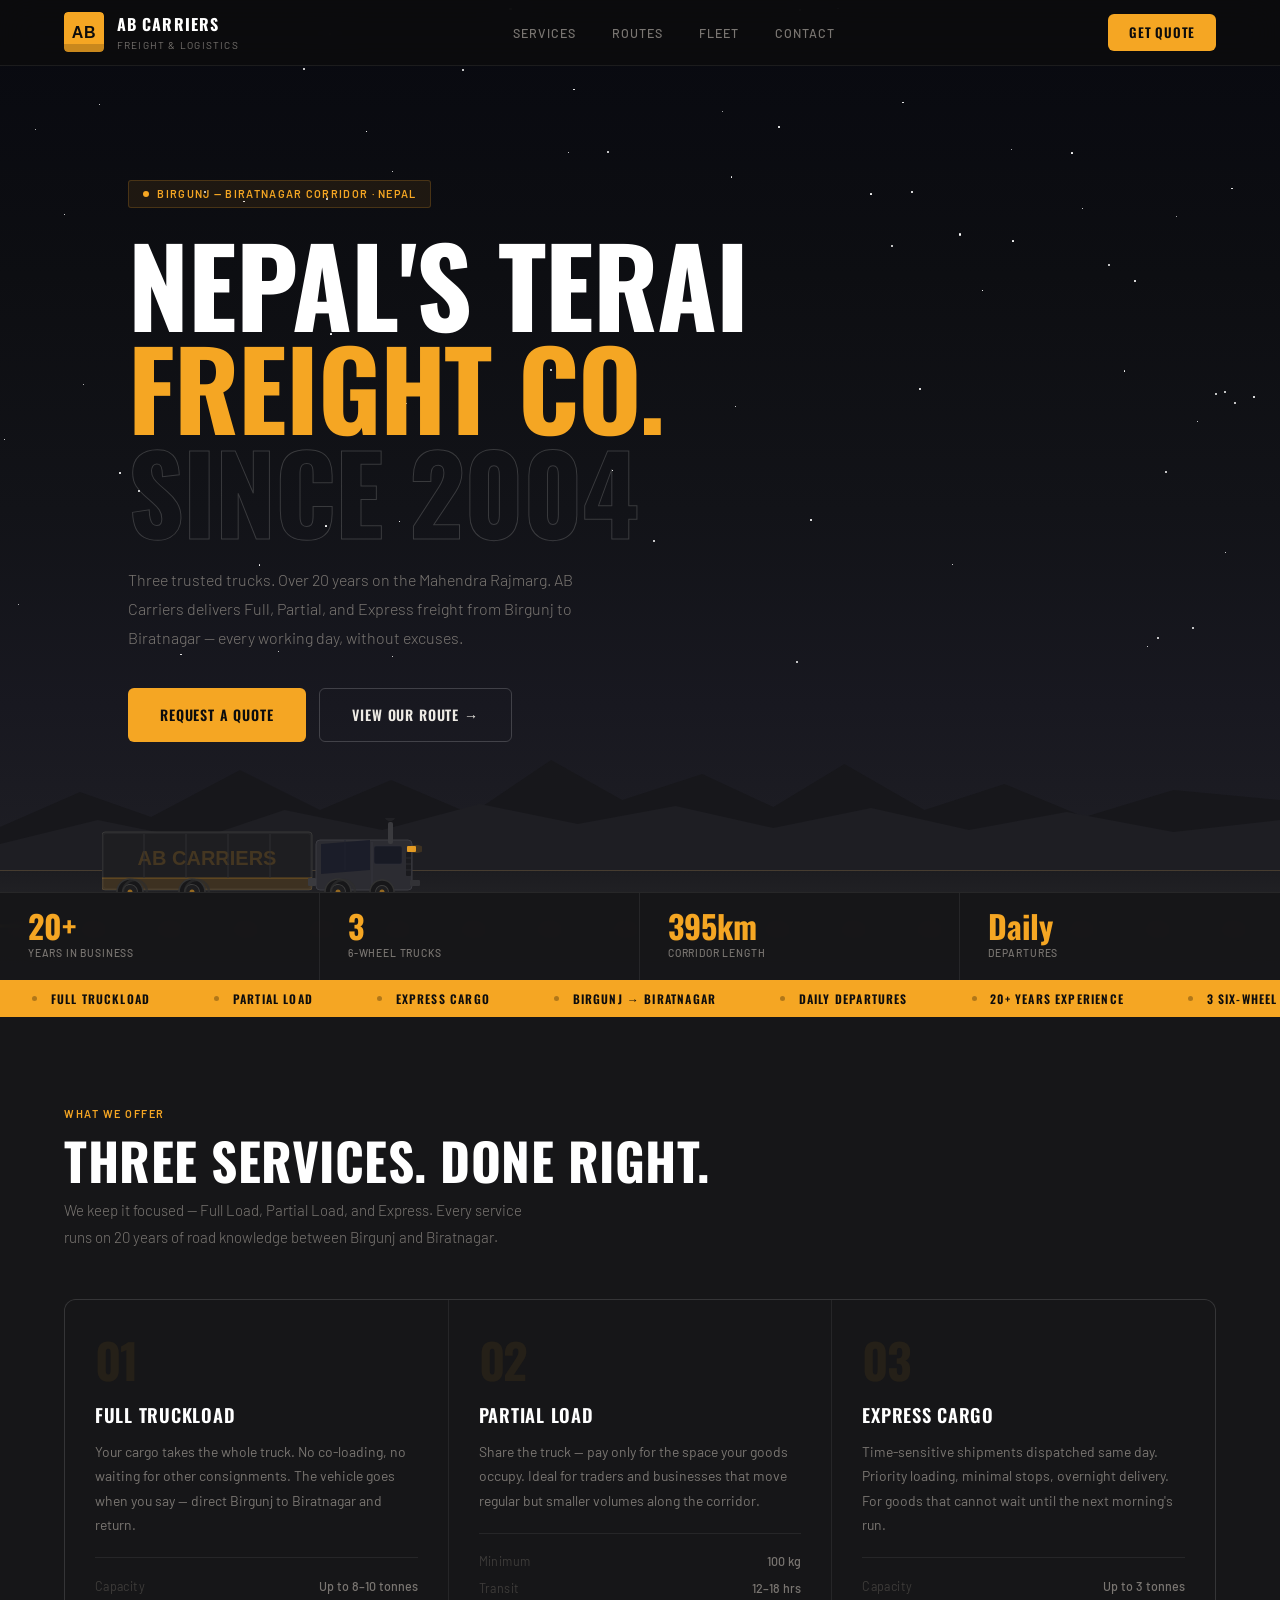
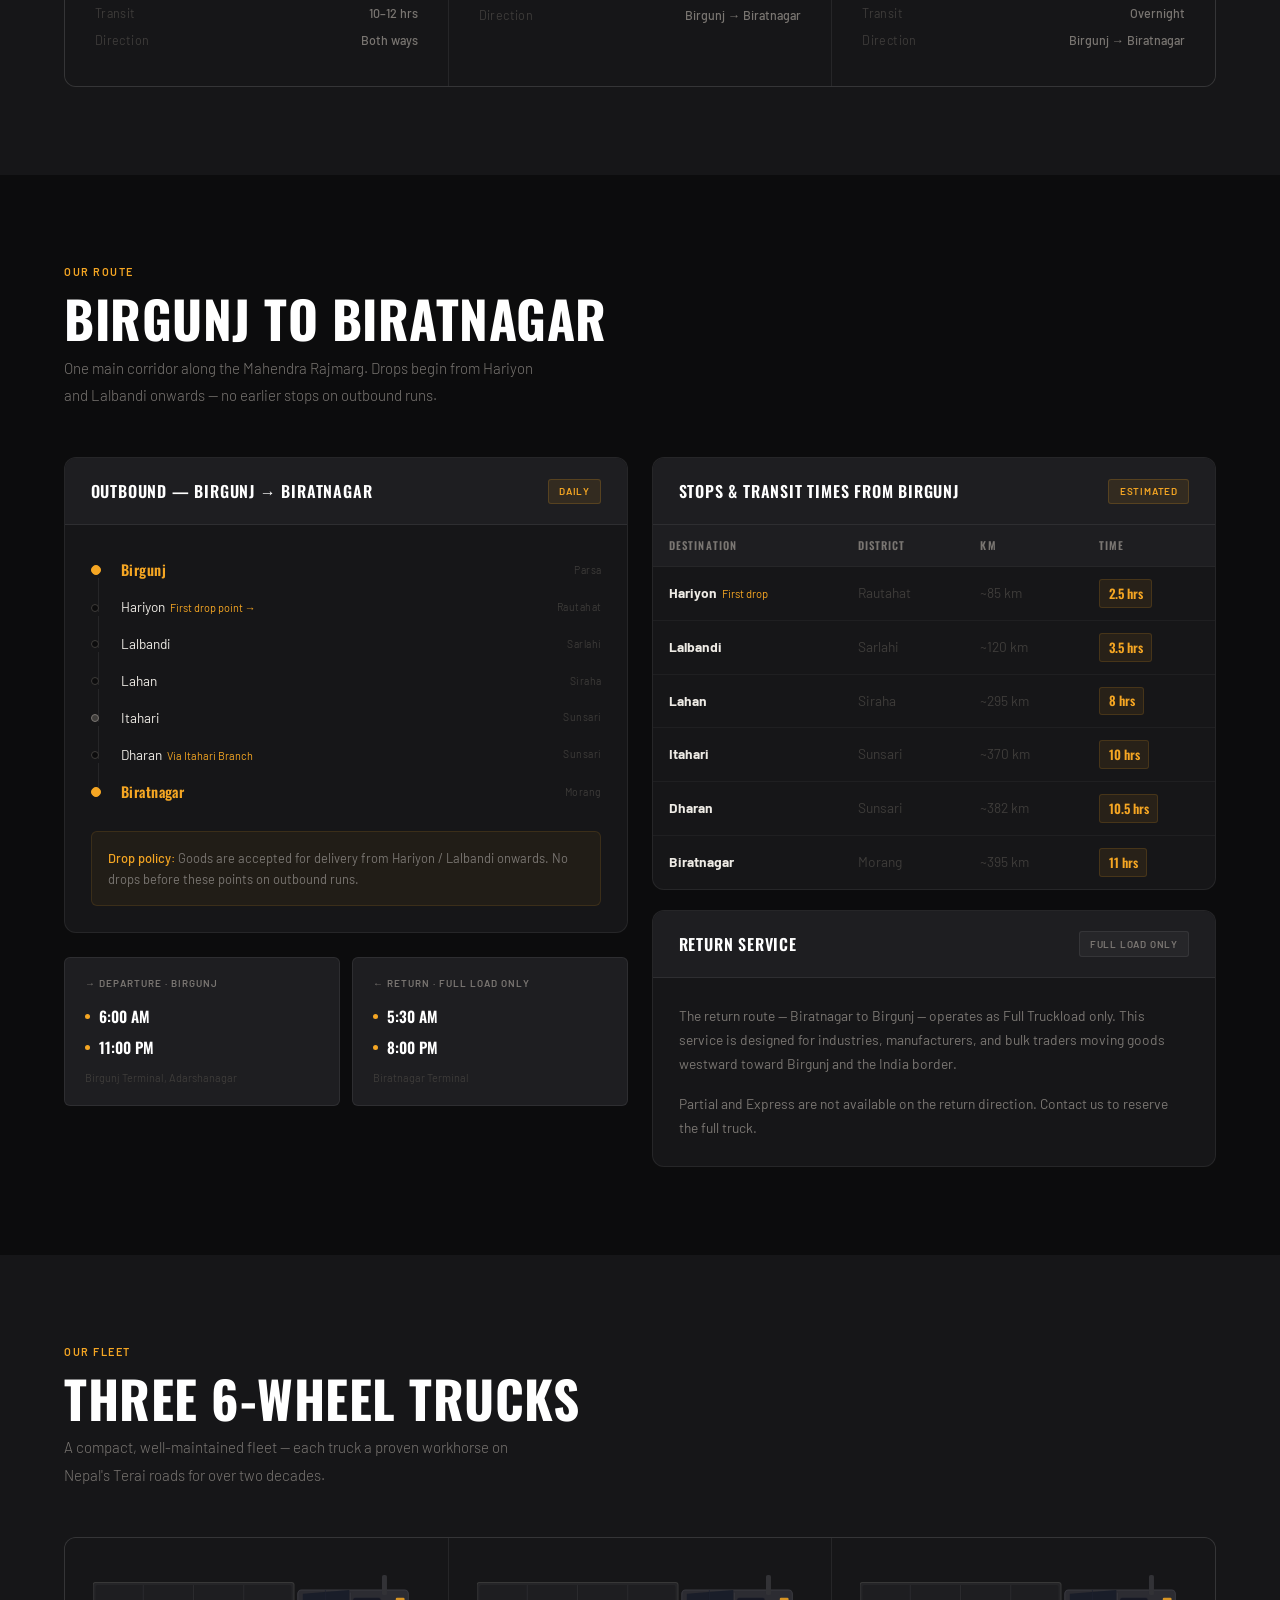
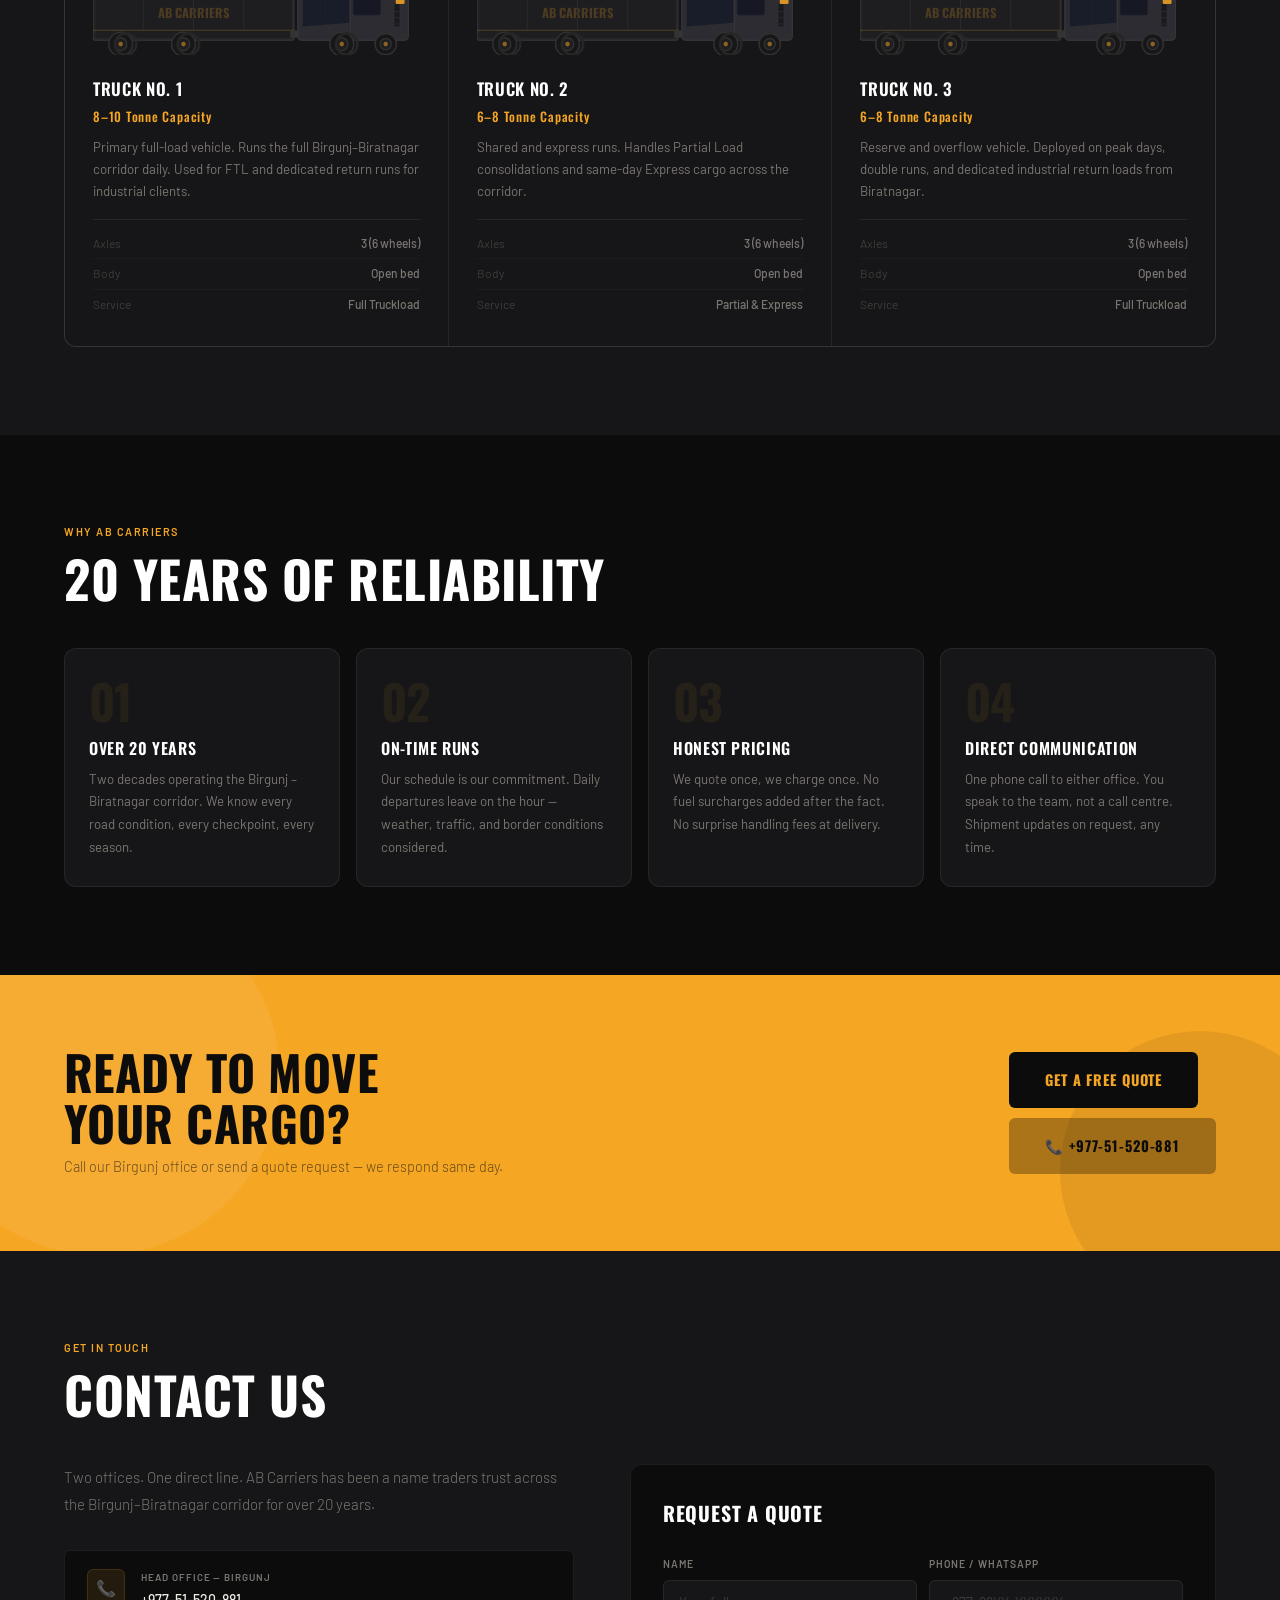
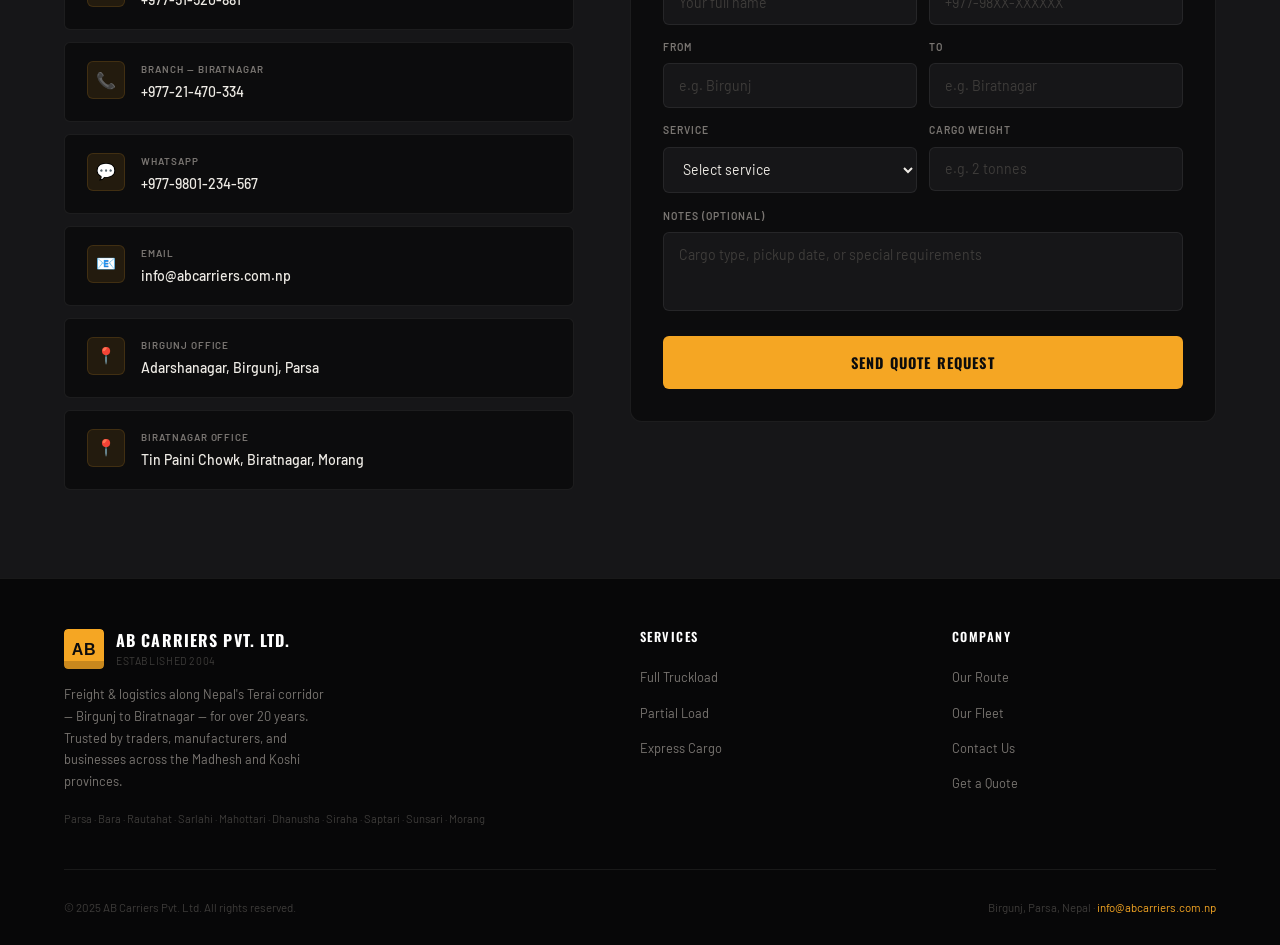
==== index.html @ 57ccb289 "Inital COmmit" ====
<!DOCTYPE html>
<html lang="en">
<head>
  <meta charset="UTF-8">
  <meta name="viewport" content="width=device-width, initial-scale=1.0">

  <!-- ── Primary SEO (populated by seo.js from data.json) ── -->
  <title id="seoTitle">AB Carriers — Freight &amp; Logistics | Birgunj to Biratnagar, Nepal</title>
  <meta name="description"    id="seoDesc"     content="">
  <meta name="keywords"       id="seoKeywords" content="">
  <link rel="canonical"       id="seoCanon"    href="">

  <!-- ── Open Graph ── -->
  <meta property="og:type"        content="website">
  <meta property="og:title"       id="ogTitle"  content="">
  <meta property="og:description" id="ogDesc"   content="">
  <meta property="og:image"       id="ogImage"  content="">
  <meta property="og:url"         id="ogUrl"    content="">
  <meta property="og:locale"      id="ogLocale" content="">

  <!-- ── Twitter Card ── -->
  <meta name="twitter:card"        content="summary_large_image">
  <meta name="twitter:title"       id="twTitle" content="">
  <meta name="twitter:description" id="twDesc"  content="">
  <meta name="twitter:image"       id="twImage" content="">

  <!-- ── Geo / Local ── -->
  <meta name="geo.region"      content="NP-1">
  <meta name="geo.placename"   content="Birgunj, Nepal">

  <!-- ── Schema.org JSON-LD (injected by seo.js) ── -->
  <script id="schemaLD" type="application/ld+json"></script>

  <!-- ── Fonts ── -->
  <link rel="preconnect" href="https://fonts.googleapis.com">
  <link rel="preconnect" href="https://fonts.gstatic.com" crossorigin>
  <link href="https://fonts.googleapis.com/css2?family=Oswald:wght@400;500;600;700&family=Barlow:wght@300;400;500;600&display=swap" rel="stylesheet">

  <!-- ── Stylesheets ── -->
  <link rel="stylesheet" href="css/tokens.css">
  <link rel="stylesheet" href="css/base.css">
  <link rel="stylesheet" href="css/nav.css">
  <link rel="stylesheet" href="css/hero.css">
  <link rel="stylesheet" href="css/sections.css">
</head>
<body>

<!-- ═══════════════════════════════════════
     NAVIGATION
════════════════════════════════════════ -->
<nav id="nav">
  <a class="nav-logo" href="#hero" aria-label="AB Carriers home">
    <div class="logo-sq">
      <img src="svgs/logo.svg" alt="AB Carriers logo" width="40" height="40">
    </div>
    <div class="logo-txt">
      <span class="l1">AB Carriers</span>
      <span class="l2">Freight &amp; Logistics</span>
    </div>
  </a>

  <ul class="nav-links" id="navLinks">
    <!-- Populated by nav.js -->
    <li><a href="#services">Services</a></li>
    <li><a href="#routes">Routes</a></li>
    <li><a href="#fleet">Fleet</a></li>
    <li><a href="#contact">Contact</a></li>
  </ul>

  <a href="#contact" class="nav-cta">Get Quote</a>

  <div class="hbg" id="hbg" onclick="openMob()" aria-label="Open menu" role="button" tabindex="0">
    <span></span><span></span><span></span>
  </div>
</nav>

<!-- Mobile overlay -->
<div class="mob-nav" id="mn" role="dialog" aria-label="Navigation menu">
  <button class="mob-x" onclick="closeM()" aria-label="Close menu">✕</button>
  <a href="#services" onclick="closeM()">Services</a>
  <a href="#routes"   onclick="closeM()">Routes</a>
  <a href="#fleet"    onclick="closeM()">Fleet</a>
  <a href="#contact"  onclick="closeM()">Contact</a>
</div>


<!-- ═══════════════════════════════════════
     HERO
════════════════════════════════════════ -->
<section id="hero" aria-label="AB Carriers — Birgunj to Biratnagar freight">

  <div class="h-sky"   aria-hidden="true"></div>
  <div class="h-stars" aria-hidden="true" id="stars"></div>

  <!-- Mountain silhouette -->
  <div class="h-mtn" aria-hidden="true">
    <img src="svgs/mountains.svg" alt="" width="1440" height="130" loading="eager">
  </div>

  <!-- Animated 6-wheel truck -->
  <div class="truck-wrap" aria-hidden="true">
    <div class="t-bounce">
      <img src="svgs/hero-truck.svg" alt="AB Carriers 6-wheel freight truck" width="320" height="88" loading="eager">
    </div>
  </div>

  <div class="h-road" aria-hidden="true"></div>

  <!-- Hero content -->
  <div class="h-content">
    <div class="h-eyebrow">
      <span class="pdot" aria-hidden="true"></span>
      <span id="heroEyebrow">Birgunj — Biratnagar Corridor · Nepal</span>
    </div>

    <h1 class="h-h1">
      <span class="w1" id="heroLine1">Nepal's Terai</span>
      <span class="w2" id="heroLine2">Freight Co.</span>
      <span class="w3" id="heroLine3">Since 2004</span>
    </h1>

    <p class="h-p" id="heroBody">
      Three trusted trucks. Over 20 years on the Mahendra Rajmarg. AB Carriers delivers Full,
      Partial, and Express freight from Birgunj to Biratnagar — every working day, without excuses.
    </p>

    <div class="h-acts">
      <a href="#contact" class="btn-a" id="heroCta1">Request a Quote</a>
      <a href="#routes"  class="btn-b" id="heroCta2">View Our Route →</a>
    </div>
  </div>

  <!-- Stats strip -->
  <div class="h-stats" id="heroStats" aria-label="Company statistics">
    <!-- Populated by hero.js -->
    <div class="hs"><span class="hs-v">20+</span><span class="hs-l">Years in Business</span></div>
    <div class="hs"><span class="hs-v">3</span><span class="hs-l">6-Wheel Trucks</span></div>
    <div class="hs"><span class="hs-v">395km</span><span class="hs-l">Corridor Length</span></div>
    <div class="hs"><span class="hs-v">Daily</span><span class="hs-l">Departures</span></div>
  </div>
</section>


<!-- ═══════════════════════════════════════
     MARQUEE
════════════════════════════════════════ -->
<div class="mq-bar" aria-hidden="true">
  <div class="mq-track" id="mq"><!-- marquee.js --></div>
</div>


<!-- ═══════════════════════════════════════
     SERVICES
════════════════════════════════════════ -->
<section id="services" aria-labelledby="svcTitle">
  <div class="wrap">
    <div class="rev">
      <span class="s-label" id="svcLabel">What We Offer</span>
      <h2 class="s-h2"      id="svcTitle">Three Services. Done Right.</h2>
      <p  class="s-sub"     id="svcSub">
        We keep it focused — Full Load, Partial Load, and Express.
        Every service runs on 20 years of road knowledge.
      </p>
    </div>
    <!-- Cards rendered by services.js -->
    <div class="svc-grid stg" id="svcGrid"></div>
  </div>
</section>


<!-- ═══════════════════════════════════════
     ROUTES
════════════════════════════════════════ -->
<section id="routes" aria-labelledby="routeTitle">
  <div class="wrap">
    <div class="rev">
      <span class="s-label" id="routeLabel">Our Route</span>
      <h2  class="s-h2"     id="routeTitle">Birgunj to Biratnagar</h2>
      <p   class="s-sub"    id="routeSub">
        One main corridor along the Mahendra Rajmarg.
        Drops begin from Hariyon and Lalbandi onwards.
      </p>
    </div>

    <div class="routes-wrap">

      <!-- Left col: timeline + schedule -->
      <div class="rev-l" style="transition-delay:.08s">

        <div class="rc" style="margin-bottom:1.25rem">
          <div class="rc-head">
            <span class="rc-title">Outbound — Birgunj → Biratnagar</span>
            <span class="rc-badge">Daily</span>
          </div>
          <div class="rc-body">
            <!-- Stop timeline rendered by routes.js -->
            <div class="tl" id="tlOut"></div>
            <div class="rc-note">
              <strong>Drop policy:</strong>
              <span id="dropNote">
                Goods are accepted for delivery from Hariyon / Lalbandi onwards.
                No drops before these points on outbound runs.
              </span>
            </div>
          </div>
        </div>

        <!-- Schedule cards -->
        <div class="sch-grid">
          <div class="sch">
            <div class="sch-dir" id="schOutLabel">→ Departure · Birgunj</div>
            <div id="schOutTimes">
              <!-- times rendered by routes.js -->
            </div>
            <div class="sch-note" id="schOutNote">Birgunj Terminal, Adarshanagar</div>
          </div>
          <div class="sch">
            <div class="sch-dir" id="schRetLabel">← Return · Full Load Only</div>
            <div id="schRetTimes">
              <!-- times rendered by routes.js -->
            </div>
            <div class="sch-note" id="schRetNote">Biratnagar Terminal</div>
          </div>
        </div>
      </div>

      <!-- Right col: destinations table + return note -->
      <div class="rev" style="transition-delay:.16s">

        <div class="rc" style="margin-bottom:1.25rem">
          <div class="rc-head">
            <span class="rc-title">Stops &amp; Transit Times from Birgunj</span>
            <span class="rc-badge">Estimated</span>
          </div>
          <table class="dt" aria-label="Transit times from Birgunj">
            <thead>
              <tr>
                <th>Destination</th>
                <th>District</th>
                <th>Km</th>
                <th>Time</th>
              </tr>
            </thead>
            <tbody id="dtbody"><!-- routes.js --></tbody>
          </table>
        </div>

        <!-- Return service card -->
        <div class="rc">
          <div class="rc-head">
            <span class="rc-title">Return Service</span>
            <span class="rc-badge" id="returnBadge"
              style="background:rgba(255,255,255,.04);color:var(--muted);border-color:var(--line)">
              Full Load Only
            </span>
          </div>
          <div class="rc-body">
            <p id="returnBody"
              style="font-size:.86rem;color:var(--muted);line-height:1.75;margin-bottom:1rem">
              The return route — <strong style="color:var(--text)">Biratnagar to Birgunj</strong>
              — operates as <strong style="color:var(--or)">Full Truckload only</strong>.
              This service is designed for industries, manufacturers, and bulk traders moving
              goods westward toward Birgunj and the India border.
            </p>
            <p id="returnBody2"
              style="font-size:.86rem;color:var(--muted);line-height:1.75">
              Partial and Express are not available on the return direction.
              Contact us to reserve the full truck.
            </p>
          </div>
        </div>

      </div>
    </div><!-- /routes-wrap -->
  </div>
</section>


<!-- ═══════════════════════════════════════
     FLEET
════════════════════════════════════════ -->
<section id="fleet" aria-labelledby="fleetTitle">
  <div class="wrap">
    <div class="rev">
      <span class="s-label" id="fleetLabel">Our Fleet</span>
      <h2  class="s-h2"     id="fleetTitle">Three 6-Wheel Trucks</h2>
      <p   class="s-sub"    id="fleetSub">
        A compact, well-maintained fleet — each truck a proven workhorse on
        Nepal's Terai roads for over two decades.
      </p>
    </div>
    <!-- Fleet cards rendered by fleet.js -->
    <div class="fleet-grid stg" id="fleetGrid"></div>
  </div>
</section>


<!-- ═══════════════════════════════════════
     TRUST / WHY US
════════════════════════════════════════ -->
<section id="trust" aria-labelledby="trustTitle">
  <div class="wrap">
    <div class="rev">
      <span class="s-label" id="trustLabel">Why AB Carriers</span>
      <h2  class="s-h2"     id="trustTitle">20 Years of Reliability</h2>
    </div>
    <!-- Trust cards rendered by trust.js -->
    <div class="trust-grid stg" id="trustGrid"></div>
  </div>
</section>


<!-- ═══════════════════════════════════════
     CTA BAND
════════════════════════════════════════ -->
<div id="cta" aria-label="Call to action">
  <div class="cta-inner">
    <div>
      <h2 class="cta-h">
        <span id="ctaLine1">Ready to Move</span><br>
        <span id="ctaLine2">Your Cargo?</span>
      </h2>
      <p class="cta-sub" id="ctaSub">
        Call our Birgunj office or send a quote request — we respond same day.
      </p>
    </div>
    <div class="cta-btns">
      <a href="#contact" class="btn-dark" id="ctaBtnQuote">Get a Free Quote</a>
      <a href="tel:+97751520881" class="btn-dark"
         id="ctaBtnPhone"
         style="background:rgba(0,0,0,.3);color:var(--ink)">
        📞 +977-51-520-881
      </a>
    </div>
  </div>
</div>


<!-- ═══════════════════════════════════════
     CONTACT
════════════════════════════════════════ -->
<section id="contact" aria-labelledby="contactTitle">
  <div class="wrap">
    <div class="rev">
      <span class="s-label" id="contactLabel">Get In Touch</span>
      <h2  class="s-h2"     id="contactTitle">Contact Us</h2>
    </div>

    <div class="contact-grid">

      <!-- Left: intro + office blocks -->
      <div class="rev-l" style="transition-delay:.08s">
        <p class="s-sub" id="contactIntro"
          style="margin-top:0;margin-bottom:2rem;max-width:100%">
          Two offices. One direct line. AB Carriers has been a name traders trust
          across the Birgunj–Biratnagar corridor for over 20 years.
        </p>
        <!-- Contact blocks rendered by contact.js -->
        <div class="cb-list" id="contactList"></div>
      </div>

      <!-- Right: quote form -->
      <div class="rev" style="transition-delay:.14s">
        <div class="qform">
          <p class="qform-h" id="formTitle">Request a Quote</p>

          <div class="frow">
            <div class="fg">
              <label for="fName">Name</label>
              <input type="text" id="fName" placeholder="Your full name" autocomplete="name">
            </div>
            <div class="fg">
              <label for="fPhone">Phone / WhatsApp</label>
              <input type="tel" id="fPhone" placeholder="+977-98XX-XXXXXX" autocomplete="tel">
            </div>
          </div>

          <div class="frow">
            <div class="fg">
              <label for="fFrom">From</label>
              <input type="text" id="fFrom" placeholder="e.g. Birgunj">
            </div>
            <div class="fg">
              <label for="fTo">To</label>
              <input type="text" id="fTo" placeholder="e.g. Biratnagar">
            </div>
          </div>

          <div class="frow">
            <div class="fg">
              <label for="svcSelect">Service</label>
              <select id="svcSelect">
                <!-- Populated by services.js -->
                <option value="">Select service</option>
              </select>
            </div>
            <div class="fg">
              <label for="fWeight">Cargo Weight</label>
              <input type="text" id="fWeight" placeholder="e.g. 2 tonnes">
            </div>
          </div>

          <div class="fg">
            <label for="fNotes">Notes (optional)</label>
            <textarea id="fNotes" rows="3"
              placeholder="Cargo type, pickup date, or special requirements"></textarea>
          </div>

          <button class="btn-sub" id="formSubmitBtn"
            onclick="submitQuote(this)">
            Send Quote Request
          </button>
        </div>
      </div>

    </div>
  </div>
</section>


<!-- ═══════════════════════════════════════
     FOOTER
════════════════════════════════════════ -->
<footer>
  <div class="ft-grid">

    <div>
      <div class="ft-logo">
        <div class="ft-sq">
          <img src="svgs/logo.svg" alt="AB Carriers" width="40" height="40">
        </div>
        <div>
          <div class="ft-name" id="ftCompanyName">AB Carriers Pvt. Ltd.</div>
          <div class="ft-since" id="ftEstablished">Established 2004</div>
        </div>
      </div>
      <p class="ft-blurb"    id="ftTagline"></p>
      <p class="ft-districts" id="ftDistricts"></p>
    </div>

    <div class="ft-col">
      <h4>Services</h4>
      <ul id="ftSvcNav"><!-- footer.js --></ul>
    </div>

    <div class="ft-col">
      <h4>Company</h4>
      <ul id="ftCoNav"><!-- footer.js --></ul>
    </div>

  </div>

  <div class="ft-bottom">
    <span id="ftCopyright">© 2025 AB Carriers Pvt. Ltd. All rights reserved.</span>
    <span>
      <span id="ftLocation">Birgunj, Parsa, Nepal</span>
      · <a class="or" id="ftEmailLink" href="mailto:info@abcarriers.com.np">
          info@abcarriers.com.np
        </a>
    </span>
  </div>
</footer>


<!-- ═══════════════════════════════════════
     SCRIPTS — load order matters
════════════════════════════════════════ -->
<script src="js/data.js"></script>
<script src="js/seo.js"></script>
<script src="js/nav.js"></script>
<script src="js/hero.js"></script>
<script src="js/marquee.js"></script>
<script src="js/services.js"></script>
<script src="js/routes.js"></script>
<script src="js/fleet.js"></script>
<script src="js/trust.js"></script>
<script src="js/cta.js"></script>
<script src="js/contact.js"></script>
<script src="js/footer.js"></script>
<script src="js/reveal.js"></script>

</body>
</html>
---- css/tokens.css ----
/* ─────────────────────────────────────────
   AB Carriers — Design Tokens
   Edit this file to change the whole site's look
   ───────────────────────────────────────── */

:root {
  /* Backgrounds */
  --ink:     #0c0c0d;   /* page base */
  --ink2:    #161618;   /* section alt */
  --ink3:    #1e1e21;   /* card surface */
  --ink4:    #242428;   /* deepest card */

  /* Borders */
  --line:    rgba(255,255,255,.07);
  --line2:   rgba(255,255,255,.13);

  /* Text */
  --text:    #eeebe5;
  --muted:   #7a7672;
  --faint:   #3e3c3a;
  --white:   #ffffff;

  /* Brand accent */
  --or:      #f5a623;
  --or2:     #e8861a;
  --or-dim:  rgba(245,166,35,.10);
  --or-glow: rgba(245,166,35,.18);

  /* Shape */
  --r:   6px;
  --r2: 12px;

  /* Typography */
  --font-display: 'Oswald', sans-serif;
  --font-body:    'Barlow',  sans-serif;

  /* Transitions */
  --t-fast:   .15s ease;
  --t-mid:    .25s ease;
  --t-smooth: .35s cubic-bezier(.16,1,.3,1);
}
---- css/base.css ----
/* ─────────────────────────────────────────
   AB Carriers — Base / Reset
   ───────────────────────────────────────── */

*, *::before, *::after { box-sizing: border-box; margin: 0; padding: 0; }
html  { font-size: 16px; scroll-behavior: smooth; }
body  {
  background:    var(--ink);
  color:         var(--text);
  font-family:   var(--font-body);
  overflow-x:    hidden;
  line-height:   1.65;
}
a    { color: inherit; text-decoration: none; }
img  { max-width: 100%; display: block; }

/* Noise texture overlay */
body::before {
  content: '';
  position: fixed; inset: 0; z-index: 0; pointer-events: none;
  background-image: url("data:image/svg+xml,%3Csvg viewBox='0 0 200 200' xmlns='http://www.w3.org/2000/svg'%3E%3Cfilter id='n'%3E%3CfeTurbulence type='fractalNoise' baseFrequency='0.85' numOctaves='4' stitchTiles='stitch'/%3E%3C/filter%3E%3Crect width='100%25' height='100%25' filter='url(%23n)' opacity='1'/%3E%3C/svg%3E");
  opacity: .022;
  background-size: 160px 160px;
}

/* ── Layout ── */
section { padding: 5.5rem clamp(1.25rem, 5vw, 4rem); }
.wrap   { max-width: 1180px; margin: 0 auto; }

/* ── Section headings ── */
.s-label {
  font-size: .68rem; font-weight: 600; letter-spacing: .14em;
  text-transform: uppercase; color: var(--or);
  margin-bottom: .75rem; display: block;
}
.s-h2 {
  font-family: var(--font-display);
  font-size: clamp(2rem, 4vw, 3.2rem);
  font-weight: 700; text-transform: uppercase;
  line-height: 1; letter-spacing: .01em; color: var(--white);
}
.s-sub {
  font-size: .94rem; font-weight: 300; color: var(--muted);
  max-width: 480px; margin-top: .65rem; line-height: 1.8;
}

/* ── Buttons ── */
.btn-a {
  background: var(--or); color: var(--ink);
  padding: .9rem 2rem; border-radius: var(--r);
  font-family: var(--font-display); font-size: .88rem; font-weight: 600;
  letter-spacing: .06em; text-transform: uppercase;
  border: none; cursor: pointer;
  display: inline-flex; align-items: center; gap: .5rem;
  transition: background var(--t-mid), transform var(--t-mid), box-shadow var(--t-mid);
}
.btn-a:hover {
  background: #ffba3d;
  transform: translateY(-2px);
  box-shadow: 0 8px 22px rgba(245,166,35,.38);
}
.btn-b {
  background: transparent; color: var(--text);
  padding: .9rem 2rem; border-radius: var(--r);
  font-family: var(--font-display); font-size: .88rem; font-weight: 600;
  letter-spacing: .06em; text-transform: uppercase;
  border: 1px solid rgba(255,255,255,.18);
  cursor: pointer; display: inline-flex; align-items: center; gap: .5rem;
  transition: all var(--t-mid);
}
.btn-b:hover { border-color: var(--or); color: var(--or); transform: translateY(-2px); }

/* ── Scroll reveal animations ── */
.rev {
  opacity: 0; transform: translateY(26px);
  transition: opacity .7s cubic-bezier(.16,1,.3,1), transform .7s cubic-bezier(.16,1,.3,1);
}
.rev.in { opacity: 1; transform: none; }

.rev-l {
  opacity: 0; transform: translateX(-24px);
  transition: opacity .7s cubic-bezier(.16,1,.3,1), transform .7s cubic-bezier(.16,1,.3,1);
}
.rev-l.in { opacity: 1; transform: none; }

.stg > * {
  opacity: 0; transform: translateY(18px);
  transition: opacity .55s cubic-bezier(.16,1,.3,1), transform .55s cubic-bezier(.16,1,.3,1);
}
.stg.in > *:nth-child(1) { opacity: 1; transform: none; transition-delay: .04s; }
.stg.in > *:nth-child(2) { opacity: 1; transform: none; transition-delay: .09s; }
.stg.in > *:nth-child(3) { opacity: 1; transform: none; transition-delay: .14s; }
.stg.in > *:nth-child(4) { opacity: 1; transform: none; transition-delay: .19s; }
---- css/nav.css ----
/* ─────────────────────────────────────────
   AB Carriers — Navigation
   ───────────────────────────────────────── */

nav {
  position: fixed; top: 0; left: 0; right: 0; z-index: 200;
  background: rgba(12,12,13,.94);
  backdrop-filter: blur(18px);
  border-bottom: 1px solid var(--line);
  height: 66px;
  display: flex; align-items: center; justify-content: space-between;
  padding: 0 clamp(1.25rem, 5vw, 4rem);
  transition: border-color .3s;
}
nav.lit { border-bottom-color: rgba(245,166,35,.18); }

/* Logo */
.nav-logo  { display: flex; align-items: center; gap: .8rem; flex-shrink: 0; }
.logo-sq   {
  width: 40px; height: 40px;
  border-radius: 4px; flex-shrink: 0;
  overflow: hidden;
}
.logo-sq img { width: 100%; height: 100%; object-fit: cover; }
.logo-txt .l1 {
  font-family: var(--font-display);
  font-size: 1rem; font-weight: 700;
  letter-spacing: .07em; text-transform: uppercase;
  color: var(--white); display: block;
}
.logo-txt .l2 {
  font-size: .63rem; font-weight: 400;
  letter-spacing: .12em; text-transform: uppercase;
  color: var(--muted); display: block;
}

/* Desktop links */
.nav-links { display: flex; gap: 2.25rem; list-style: none; align-items: center; }
.nav-links a {
  font-size: .78rem; font-weight: 500;
  letter-spacing: .08em; text-transform: uppercase;
  color: var(--muted); transition: color var(--t-mid); position: relative;
}
.nav-links a::after {
  content: ''; position: absolute; bottom: -4px; left: 0; right: 0;
  height: 1px; background: var(--or);
  transform: scaleX(0); transform-origin: left; transition: transform .25s;
}
.nav-links a:hover              { color: var(--text); }
.nav-links a:hover::after       { transform: scaleX(1); }

/* CTA button */
.nav-cta {
  background: var(--or); color: var(--ink);
  padding: .5rem 1.3rem; border-radius: var(--r);
  font-family: var(--font-display); font-size: .82rem; font-weight: 600;
  letter-spacing: .06em; text-transform: uppercase;
  border: none; cursor: pointer; white-space: nowrap;
  transition: background var(--t-mid), transform var(--t-fast), box-shadow var(--t-mid);
}
.nav-cta:hover { background: #ffba3d; transform: translateY(-1px); box-shadow: 0 6px 18px rgba(245,166,35,.3); }

/* Hamburger */
.hbg { display: none; flex-direction: column; gap: 5px; cursor: pointer; padding: 6px; }
.hbg span { display: block; width: 22px; height: 2px; background: var(--text); border-radius: 2px; transition: .3s; }

/* Mobile nav overlay */
.mob-nav {
  display: none; position: fixed; inset: 0; z-index: 199;
  background: rgba(12,12,13,.98);
  flex-direction: column; justify-content: center; align-items: center; gap: 2.25rem;
}
.mob-nav.open  { display: flex; }
.mob-nav a {
  font-family: var(--font-display); font-size: 2rem; font-weight: 700;
  letter-spacing: .04em; text-transform: uppercase;
  color: var(--muted); transition: color var(--t-mid);
}
.mob-nav a:hover { color: var(--or); }
.mob-x {
  position: absolute; top: 18px; right: 20px;
  background: none; border: none; color: var(--muted);
  font-size: 1.5rem; cursor: pointer;
}

/* ── Responsive ── */
@media (max-width: 960px) {
  .nav-links, .nav-cta { display: none; }
  .hbg { display: flex; }
}
---- css/hero.css ----
/* ─────────────────────────────────────────
   AB Carriers — Hero Section
   ───────────────────────────────────────── */

#hero {
  min-height: 100svh;
  display: flex; flex-direction: column;
  justify-content: flex-end;
  position: relative; overflow: hidden;
}

/* Night sky gradient */
.h-sky {
  position: absolute; inset: 0; z-index: 0;
  background: linear-gradient(180deg,
    #080910 0%, #0d0e12 28%, #121318 52%,
    #181820 72%, #1e1e24 88%, #26262c 100%);
}

/* Stars layer (populated via JS) */
.h-stars { position: absolute; inset: 0; z-index: 1; overflow: hidden; }
.star {
  position: absolute; border-radius: 50%; background: #fff;
  animation: twinkle var(--d, 3s) var(--del, 0s) ease-in-out infinite alternate;
}
@keyframes twinkle { from { opacity: .1; } to { opacity: .65; } }

/* Mountain silhouette slot */
.h-mtn {
  position: absolute; bottom: 108px; left: 0; right: 0;
  z-index: 2; height: 130px; overflow: hidden;
}
.h-mtn img, .h-mtn svg { width: 100%; height: 100%; }

/* Animated road */
.h-road {
  position: absolute; bottom: 0; left: 0; right: 0;
  height: 110px; z-index: 2;
  background: linear-gradient(180deg, #1c1c20 0%, #252528 40%, #2e2e32 100%);
  border-top: 1.5px solid rgba(245,166,35,.12);
}
.h-road::before {
  content: '';
  position: absolute; top: 50%; left: 0; right: 0; height: 3px;
  background: repeating-linear-gradient(90deg,
    rgba(245,166,35,.55) 0, rgba(245,166,35,.55) 36px,
    transparent 36px, transparent 76px);
  transform: translateY(-50%);
  animation: rm 1.8s linear infinite;
}
@keyframes rm { to { background-position: -76px 0; } }

/* Animated truck wrapper */
.truck-wrap {
  position: absolute; bottom: 74px;
  left: clamp(4%, 8vw, 10%); z-index: 4;
  animation: tIn 1s cubic-bezier(.16,1,.3,1) both;
}
@keyframes tIn { from { transform: translateX(-160px); opacity: 0; } to { transform: none; opacity: 1; } }
.t-bounce { animation: tb 1.6s ease-in-out infinite; }
@keyframes tb { 0%, 100% { transform: translateY(0); } 50% { transform: translateY(-2.5px); } }

/* Hero copy */
.h-content {
  position: relative; z-index: 5;
  padding: 0 clamp(1.25rem, 5vw, 4.5rem);
  padding-top: 90px; padding-bottom: 150px;
  max-width: 860px;
}
.h-eyebrow {
  display: inline-flex; align-items: center; gap: .55rem;
  background: rgba(245,166,35,.08);
  border: 1px solid rgba(245,166,35,.2);
  border-radius: 3px; padding: .28rem .85rem;
  font-size: .68rem; font-weight: 600; letter-spacing: .12em; text-transform: uppercase;
  color: var(--or); margin-bottom: 1.4rem;
  animation: fUp .5s ease both;
}
.pdot {
  width: 6px; height: 6px; border-radius: 50%; background: var(--or);
  animation: blink 2.2s infinite;
}
@keyframes blink { 0%, 100% { opacity: 1; } 50% { opacity: .2; } }

.h-h1 {
  font-family: var(--font-display);
  font-size: clamp(3.2rem, 8.5vw, 7.5rem);
  font-weight: 700; text-transform: uppercase;
  line-height: .95; letter-spacing: -.01em;
  animation: fUp .6s .07s ease both;
}
.h-h1 .w1 { display: block; color: var(--white); }
.h-h1 .w2 { display: block; color: var(--or); }
.h-h1 .w3 { display: block; color: transparent; -webkit-text-stroke: 1px rgba(240,237,232,.18); }

.h-p {
  font-size: 1rem; font-weight: 300; color: var(--muted);
  max-width: 460px; margin: 1.6rem 0 2.2rem; line-height: 1.8;
  animation: fUp .6s .14s ease both;
}
.h-acts {
  display: flex; gap: .85rem; flex-wrap: wrap;
  animation: fUp .6s .21s ease both;
}
@keyframes fUp { from { opacity: 0; transform: translateY(20px); } to { opacity: 1; transform: none; } }

/* Stats strip */
.h-stats {
  position: absolute; bottom: 0; left: 0; right: 0; z-index: 6;
  background: rgba(22,22,24,.96);
  border-top: 1px solid var(--line);
  backdrop-filter: blur(12px);
  display: grid; grid-template-columns: repeat(4, 1fr);
}
.hs {
  padding: 1.1rem clamp(.85rem, 2.5vw, 1.75rem);
  border-right: 1px solid var(--line);
  transition: background var(--t-mid); cursor: default;
}
.hs:last-child { border-right: none; }
.hs:hover      { background: rgba(245,166,35,.04); }
.hs-v {
  font-family: var(--font-display);
  font-size: clamp(1.3rem, 2.8vw, 2rem);
  font-weight: 700; color: var(--or); line-height: 1; display: block;
}
.hs-l {
  font-size: .65rem; font-weight: 500;
  letter-spacing: .08em; text-transform: uppercase;
  color: var(--muted); margin-top: .2rem; display: block;
}

/* ── Responsive ── */
@media (max-width: 640px) {
  .h-stats { grid-template-columns: repeat(2, 1fr); }
  .hs { border-bottom: 1px solid var(--line); }
}
---- css/sections.css ----
/* ─────────────────────────────────────────
   AB Carriers — Section Styles
   ───────────────────────────────────────── */

/* ── MARQUEE ── */
.mq-bar   { background: var(--or); padding: .55rem 0; overflow: hidden; }
.mq-track { display: flex; width: max-content; animation: mq 26s linear infinite; }
@keyframes mq { to { transform: translateX(-50%); } }
.mq-item {
  display: flex; align-items: center; gap: .85rem;
  padding: 0 2rem;
  font-family: var(--font-display); font-size: .74rem; font-weight: 600;
  letter-spacing: .1em; text-transform: uppercase;
  color: var(--ink); white-space: nowrap;
}
.mq-dot { width: 5px; height: 5px; border-radius: 50%; background: rgba(0,0,0,.28); flex-shrink: 0; }

/* ── SERVICES ── */
#services { background: var(--ink2); }
.svc-grid {
  display: grid; grid-template-columns: repeat(3, 1fr);
  gap: 1px; background: var(--line);
  border: 1px solid var(--line); border-radius: var(--r2);
  overflow: hidden; margin-top: 3rem;
}
.svc-card {
  background: var(--ink2); padding: 2.25rem 1.875rem;
  position: relative; overflow: hidden; transition: background .25s;
}
.svc-card::after {
  content: ''; position: absolute; top: 0; left: 0; right: 0; height: 2px;
  background: var(--or);
  transform: scaleX(0); transform-origin: left; transition: transform .35s;
}
.svc-card:hover               { background: var(--ink3); }
.svc-card:hover::after        { transform: scaleX(1); }
.svc-num {
  font-family: var(--font-display); font-size: 3rem; font-weight: 700;
  color: rgba(245,166,35,.07); line-height: 1; margin-bottom: 1rem; letter-spacing: -.03em;
}
.svc-name {
  font-family: var(--font-display); font-size: 1.15rem; font-weight: 600;
  text-transform: uppercase; letter-spacing: .04em; color: var(--white); margin-bottom: .6rem;
}
.svc-desc  { font-size: .87rem; color: var(--muted); line-height: 1.75; margin-bottom: 1.25rem; }
.svc-detail {
  display: flex; flex-direction: column; gap: .4rem;
  border-top: 1px solid var(--line); padding-top: 1.1rem;
}
.sd-row  { display: flex; justify-content: space-between; font-size: .78rem; }
.sd-k    { color: var(--faint); letter-spacing: .03em; }
.sd-v    { color: var(--muted); font-weight: 500; }

/* ── ROUTES ── */
#routes { background: var(--ink); }
.routes-wrap {
  display: grid; grid-template-columns: 1fr 1fr;
  gap: 1.5rem; margin-top: 3rem;
}
.rc {
  background: var(--ink2); border: 1px solid var(--line);
  border-radius: var(--r2); overflow: hidden;
}
.rc-head {
  background: var(--ink3); padding: 1.25rem 1.6rem;
  border-bottom: 1px solid var(--line);
  display: flex; justify-content: space-between; align-items: center; gap: .75rem;
}
.rc-title {
  font-family: var(--font-display); font-size: 1rem; font-weight: 600;
  text-transform: uppercase; letter-spacing: .05em; color: var(--white);
}
.rc-badge {
  font-size: .62rem; font-weight: 600; letter-spacing: .08em; text-transform: uppercase;
  padding: .22rem .65rem; border-radius: 3px;
  background: var(--or-dim); color: var(--or);
  border: 1px solid rgba(245,166,35,.18); white-space: nowrap;
}
.rc-body { padding: 1.6rem; }

/* Timeline */
.tl         { display: flex; flex-direction: column; }
.tl-row     {
  display: grid; grid-template-columns: 16px 1fr auto;
  align-items: center; gap: .9rem; padding: .45rem 0; position: relative;
}
.tl-row:not(:last-child)::after {
  content: ''; position: absolute;
  left: 7px; top: calc(50% + 8px);
  width: 1px; height: calc(100% - 4px);
  background: var(--line);
}
.tl-node {
  width: 8px; height: 8px; border-radius: 50%;
  border: 1.5px solid var(--faint); background: var(--ink);
  position: relative; z-index: 1; flex-shrink: 0;
}
.tl-row.term  .tl-node { width: 10px; height: 10px; border-color: var(--or); background: var(--or); }
.tl-row.major .tl-node { border-color: var(--muted); background: var(--faint); }
.tl-name      { font-size: .85rem; color: var(--text); }
.tl-row.term  .tl-name {
  font-family: var(--font-display); font-size: .9rem; font-weight: 600;
  color: var(--or); letter-spacing: .03em;
}
.tl-note-tag { font-size: .68rem; color: var(--or); font-weight: 400; margin-left: .3rem; }
.tl-dis  { font-size: .65rem; color: var(--faint); letter-spacing: .04em; white-space: nowrap; }
.rc-note {
  margin-top: 1.25rem; padding: 1rem;
  background: rgba(245,166,35,.05);
  border: 1px solid rgba(245,166,35,.12);
  border-radius: var(--r);
  font-size: .8rem; color: var(--muted); line-height: 1.6;
}
.rc-note strong { color: var(--or); font-weight: 500; }

/* Schedule */
.sch-grid { display: grid; grid-template-columns: 1fr 1fr; gap: .75rem; margin-top: 1.5rem; }
.sch {
  background: var(--ink3); border: 1px solid var(--line);
  border-radius: var(--r); padding: 1.1rem 1.25rem;
}
.sch-dir  { font-size: .62rem; font-weight: 600; letter-spacing: .1em; text-transform: uppercase; color: var(--muted); margin-bottom: .75rem; }
.sch-time {
  display: flex; align-items: center; gap: .55rem;
  font-family: var(--font-display); font-size: .95rem; font-weight: 600;
  color: var(--white); margin-bottom: .4rem;
}
.sch-time:last-of-type { margin-bottom: .55rem; }
.sch-dot  { width: 5px; height: 5px; border-radius: 50%; background: var(--or); flex-shrink: 0; }
.sch-note { font-size: .68rem; color: var(--faint); }

/* Destinations table */
.dt       { width: 100%; border-collapse: collapse; }
.dt th    {
  font-family: var(--font-display); font-size: .68rem; font-weight: 600;
  letter-spacing: .1em; text-transform: uppercase; color: var(--muted);
  padding: .7rem 1rem; border-bottom: 1px solid var(--line);
  text-align: left; background: var(--ink3);
}
.dt td    { padding: .75rem 1rem; border-bottom: 1px solid rgba(255,255,255,.04); font-size: .86rem; }
.dt tr:last-child td    { border-bottom: none; }
.dt tr:hover td         { background: rgba(245,166,35,.03); }
.t-km     { color: var(--faint); font-size: .78rem; }
.t-hrs    {
  font-family: var(--font-display); font-size: .8rem; font-weight: 600; color: var(--or);
  background: rgba(245,166,35,.08); border: 1px solid rgba(245,166,35,.15);
  padding: .18rem .55rem; border-radius: 3px; white-space: nowrap; display: inline-block;
}
.first-drop-tag { font-size: .7rem; color: var(--or); margin-left: .3rem; }

/* ── FLEET ── */
#fleet { background: var(--ink2); }
.fleet-grid {
  display: grid; grid-template-columns: repeat(3, 1fr);
  gap: 1px; background: var(--line);
  border: 1px solid var(--line); border-radius: var(--r2);
  overflow: hidden; margin-top: 3rem;
}
.fc   { background: var(--ink2); padding: 2rem 1.75rem; transition: background .2s; }
.fc:hover { background: var(--ink3); }
.fc-svg  { margin-bottom: 1.25rem; display: block; }
.fc-type {
  font-family: var(--font-display); font-size: 1.05rem; font-weight: 600;
  text-transform: uppercase; letter-spacing: .04em; color: var(--white); margin-bottom: .2rem;
}
.fc-cap  {
  font-family: var(--font-display); font-size: .8rem; font-weight: 500;
  letter-spacing: .06em; color: var(--or); margin-bottom: .65rem;
}
.fc-desc { font-size: .83rem; color: var(--muted); line-height: 1.65; margin-bottom: 1rem; }
.fc-specs {
  border-top: 1px solid var(--line); padding-top: .85rem;
  display: flex; flex-direction: column; gap: .3rem;
}
.fc-spec {
  display: flex; justify-content: space-between; font-size: .75rem;
  padding-bottom: .3rem; border-bottom: 1px solid rgba(255,255,255,.03);
}
.fc-spec:last-child { border-bottom: none; padding-bottom: 0; }
.fsk { color: var(--faint); }
.fsv { color: var(--muted); font-weight: 500; }

/* ── TRUST ── */
#trust { background: var(--ink); }
.trust-grid {
  display: grid; grid-template-columns: repeat(4, 1fr);
  gap: 1rem; margin-top: 2.75rem;
}
.tc {
  background: var(--ink2); border: 1px solid var(--line);
  border-radius: var(--r2); padding: 1.75rem 1.5rem;
  transition: border-color .25s, transform .25s;
}
.tc:hover { border-color: rgba(245,166,35,.22); transform: translateY(-3px); }
.tc-n {
  font-family: var(--font-display); font-size: 3rem; font-weight: 700;
  color: rgba(245,166,35,.07); line-height: 1; margin-bottom: .6rem; letter-spacing: -.03em;
}
.tc-title {
  font-family: var(--font-display); font-size: 1rem; font-weight: 600;
  text-transform: uppercase; letter-spacing: .04em; color: var(--white); margin-bottom: .4rem;
}
.tc-desc { font-size: .83rem; color: var(--muted); line-height: 1.7; }

/* ── CTA BAND ── */
#cta {
  background: var(--or);
  padding: 4.5rem clamp(1.25rem, 5vw, 4rem);
  position: relative; overflow: hidden;
}
#cta::before {
  content: ''; position: absolute; top: -80px; left: -80px;
  width: 360px; height: 360px; border-radius: 50%; background: rgba(255,255,255,.07);
}
#cta::after {
  content: ''; position: absolute; bottom: -60px; right: -60px;
  width: 280px; height: 280px; border-radius: 50%; background: rgba(0,0,0,.07);
}
.cta-inner {
  max-width: 1180px; margin: 0 auto;
  display: flex; justify-content: space-between; align-items: center;
  gap: 2rem; flex-wrap: wrap; position: relative; z-index: 1;
}
.cta-h {
  font-family: var(--font-display);
  font-size: clamp(1.9rem, 3.8vw, 3rem); font-weight: 700;
  text-transform: uppercase; letter-spacing: .01em; color: var(--ink); line-height: 1.05;
}
.cta-sub  { font-size: .9rem; color: rgba(12,12,13,.6); margin-top: .45rem; font-weight: 300; }
.cta-btns { display: flex; flex-direction: column; gap: .65rem; align-items: flex-start; }
.btn-dark {
  background: var(--ink); color: var(--or);
  padding: 1rem 2.25rem; border-radius: var(--r);
  font-family: var(--font-display); font-size: .9rem; font-weight: 700;
  letter-spacing: .06em; text-transform: uppercase;
  border: none; cursor: pointer; white-space: nowrap;
  display: inline-flex; align-items: center; gap: .5rem;
  transition: background var(--t-mid), transform var(--t-mid);
}
.btn-dark:hover { background: #111; transform: translateY(-2px); }

/* ── CONTACT ── */
#contact { background: var(--ink2); }
.contact-grid {
  display: grid; grid-template-columns: 1fr 1.15fr;
  gap: 3.5rem; align-items: start; margin-top: 2.75rem;
}
.cb-list { display: flex; flex-direction: column; gap: .75rem; }
.cb {
  background: var(--ink); border: 1px solid var(--line);
  border-radius: var(--r); padding: 1.1rem 1.35rem;
  display: flex; align-items: flex-start; gap: 1rem;
  transition: border-color var(--t-mid);
}
.cb:hover      { border-color: rgba(245,166,35,.18); }
.cb-icon {
  width: 38px; height: 38px; border-radius: var(--r);
  background: var(--or-dim); border: 1px solid rgba(245,166,35,.14);
  display: flex; align-items: center; justify-content: center;
  font-size: 1rem; flex-shrink: 0;
}
.cb-lbl {
  font-size: .62rem; font-weight: 600; letter-spacing: .1em;
  text-transform: uppercase; color: var(--muted); margin-bottom: .2rem;
}
.cb-val { font-size: .88rem; font-weight: 500; color: var(--text); }

/* Quote form */
.qform {
  background: var(--ink); border: 1px solid var(--line);
  border-radius: var(--r2); padding: 2rem;
}
.qform-h {
  font-family: var(--font-display); font-size: 1.25rem; font-weight: 700;
  text-transform: uppercase; letter-spacing: .04em; color: var(--white); margin-bottom: 1.6rem;
}
.fg           { margin-bottom: .9rem; }
.fg label     {
  display: block; font-size: .65rem; font-weight: 600;
  letter-spacing: .1em; text-transform: uppercase;
  color: var(--muted); margin-bottom: .45rem;
}
.fg input,
.fg select,
.fg textarea  {
  width: 100%; padding: .8rem .95rem;
  background: var(--ink2); border: 1px solid var(--line);
  border-radius: var(--r); color: var(--text);
  font-family: var(--font-body); font-size: .88rem;
  outline: none; transition: border-color var(--t-mid); resize: none;
}
.fg input::placeholder,
.fg textarea::placeholder { color: var(--faint); }
.fg input:focus,
.fg select:focus,
.fg textarea:focus         { border-color: rgba(245,166,35,.45); }
.fg select option          { background: var(--ink3); }
.frow { display: grid; grid-template-columns: 1fr 1fr; gap: .75rem; }
.btn-sub {
  width: 100%; padding: 1rem;
  background: var(--or); color: var(--ink); border: none;
  border-radius: var(--r);
  font-family: var(--font-display); font-size: .9rem; font-weight: 700;
  letter-spacing: .08em; text-transform: uppercase;
  cursor: pointer; margin-top: .25rem;
  transition: background var(--t-mid), transform var(--t-mid), box-shadow var(--t-mid);
}
.btn-sub:hover { background: #ffba3d; transform: translateY(-1px); box-shadow: 0 6px 20px rgba(245,166,35,.32); }

/* ── FOOTER ── */
footer {
  background: #070708; border-top: 1px solid var(--line);
  padding: 3rem clamp(1.25rem, 5vw, 4rem) 1.75rem;
}
.ft-grid {
  max-width: 1180px; margin: 0 auto;
  display: grid; grid-template-columns: 2fr 1fr 1fr;
  gap: 3rem; margin-bottom: 2.5rem;
}
.ft-logo { display: flex; align-items: center; gap: .75rem; margin-bottom: .85rem; }
.ft-sq   {
  width: 40px; height: 40px; border-radius: 4px; overflow: hidden;
}
.ft-sq img { width: 100%; height: 100%; object-fit: cover; }
.ft-name  {
  font-family: var(--font-display); font-size: 1rem; font-weight: 700;
  text-transform: uppercase; letter-spacing: .07em; color: var(--white);
}
.ft-since { font-size: .65rem; letter-spacing: .06em; text-transform: uppercase; color: var(--faint); }
.ft-blurb    { font-size: .8rem; color: var(--muted); line-height: 1.7; max-width: 270px; margin-bottom: 1rem; }
.ft-districts{ font-size: .7rem; color: var(--faint); line-height: 1.8; }
.ft-col h4 {
  font-family: var(--font-display); font-size: .78rem; font-weight: 600;
  letter-spacing: .12em; text-transform: uppercase; color: var(--white); margin-bottom: 1rem;
}
.ft-col ul  { list-style: none; display: flex; flex-direction: column; gap: .55rem; }
.ft-col ul li a { font-size: .8rem; color: var(--muted); transition: color var(--t-mid); }
.ft-col ul li a:hover { color: var(--or); }
.ft-bottom {
  max-width: 1180px; margin: 0 auto;
  display: flex; justify-content: space-between; align-items: center;
  flex-wrap: wrap; gap: .75rem;
  border-top: 1px solid var(--line); padding-top: 1.75rem;
  font-size: .72rem; color: var(--faint);
}
.ft-bottom .or { color: var(--or); }

/* ── RESPONSIVE ── */
@media (max-width: 960px) {
  .svc-grid    { grid-template-columns: 1fr; }
  .routes-wrap { grid-template-columns: 1fr; }
  .fleet-grid  { grid-template-columns: 1fr 1fr; }
  .trust-grid  { grid-template-columns: repeat(2, 1fr); }
  .contact-grid{ grid-template-columns: 1fr; }
  .ft-grid     { grid-template-columns: 1fr 1fr; }
}
@media (max-width: 580px) {
  .fleet-grid  { grid-template-columns: 1fr; }
  .trust-grid  { grid-template-columns: 1fr 1fr; }
  .frow        { grid-template-columns: 1fr; }
  .sch-grid    { grid-template-columns: 1fr; }
  .ft-grid     { grid-template-columns: 1fr; }
}
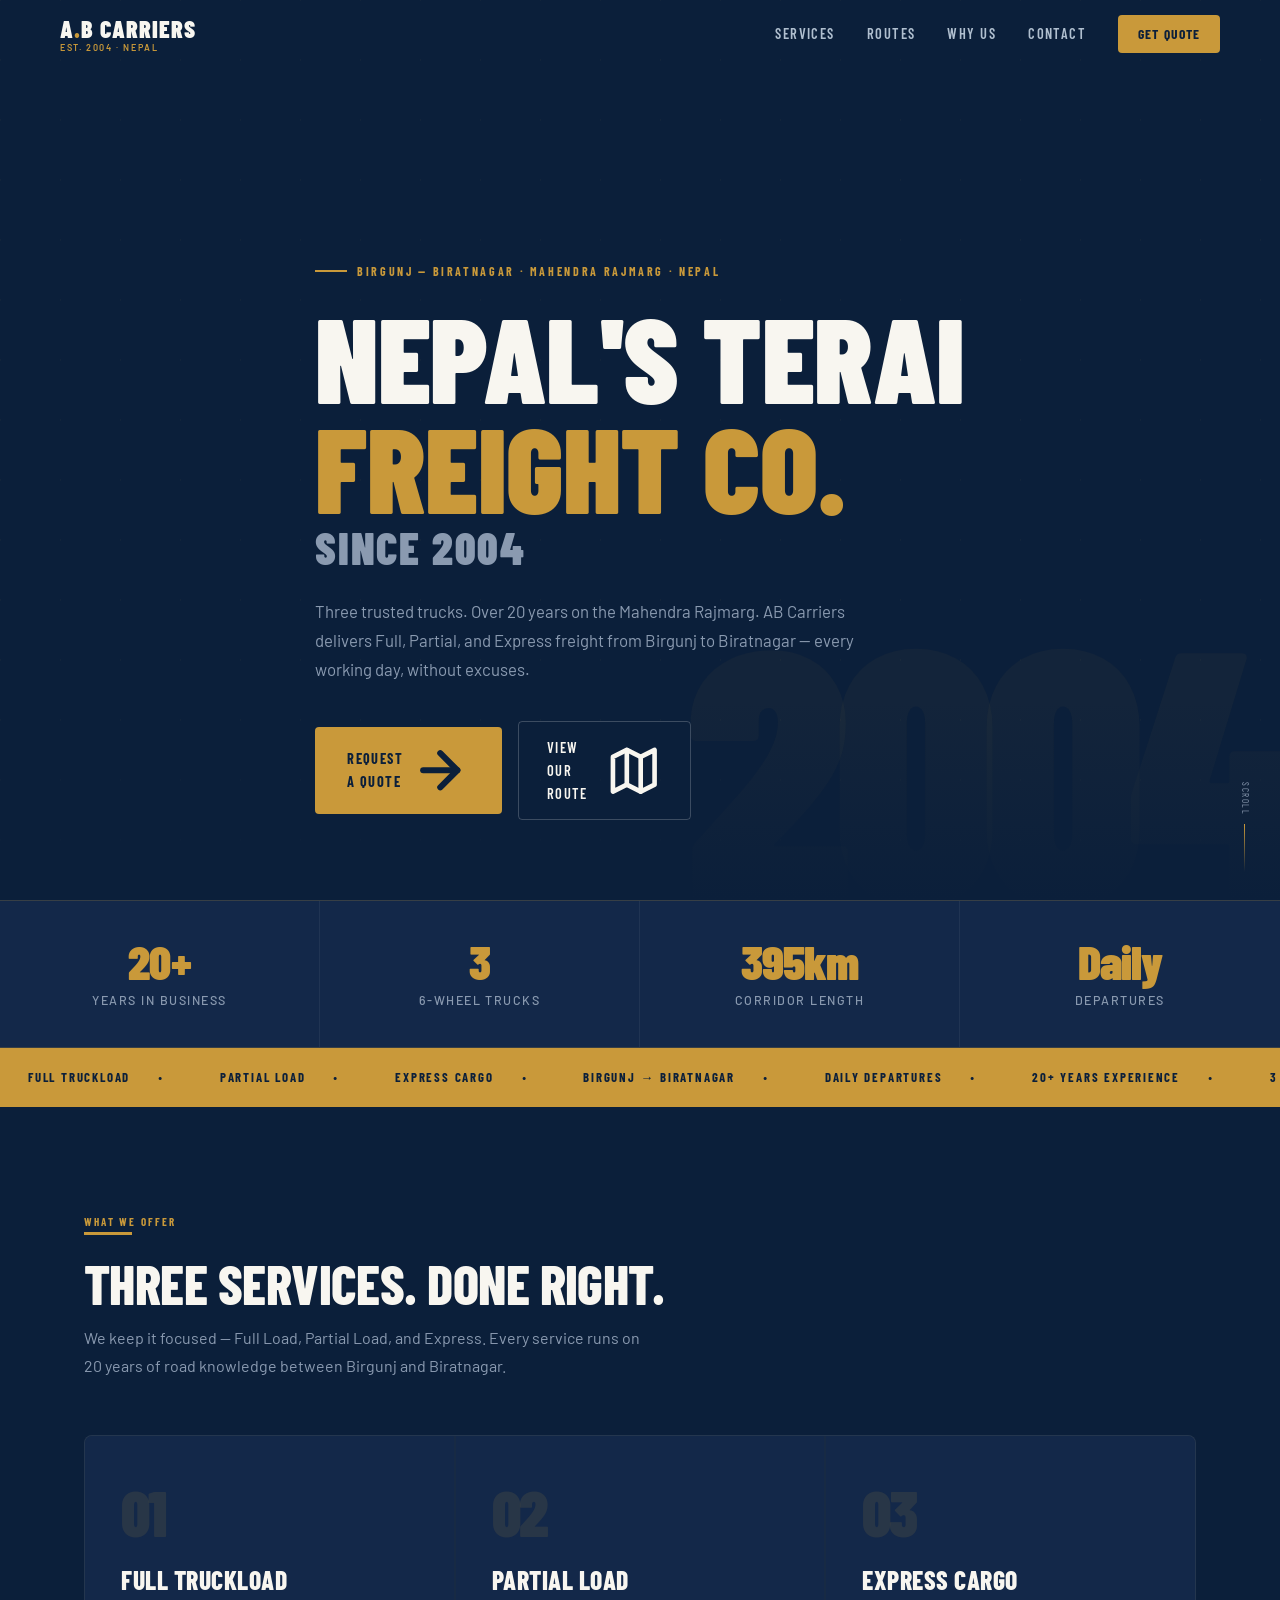
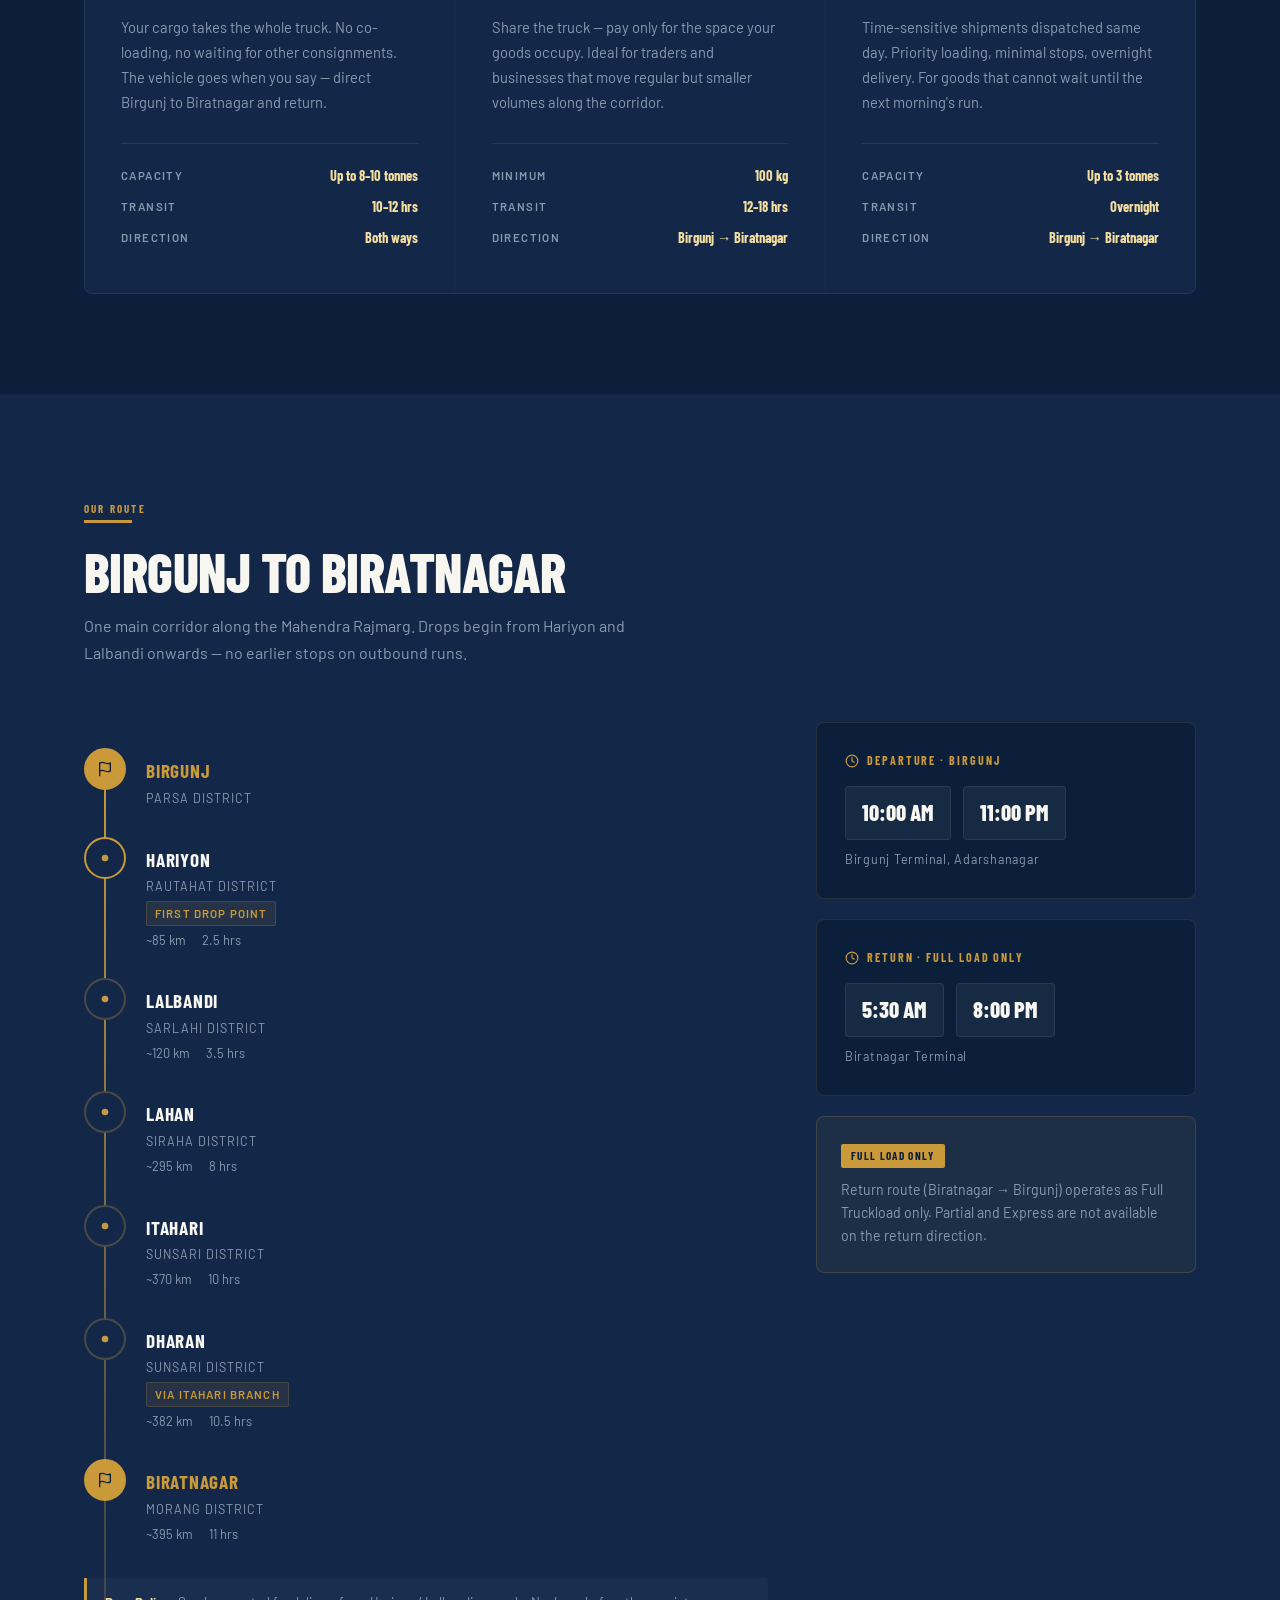
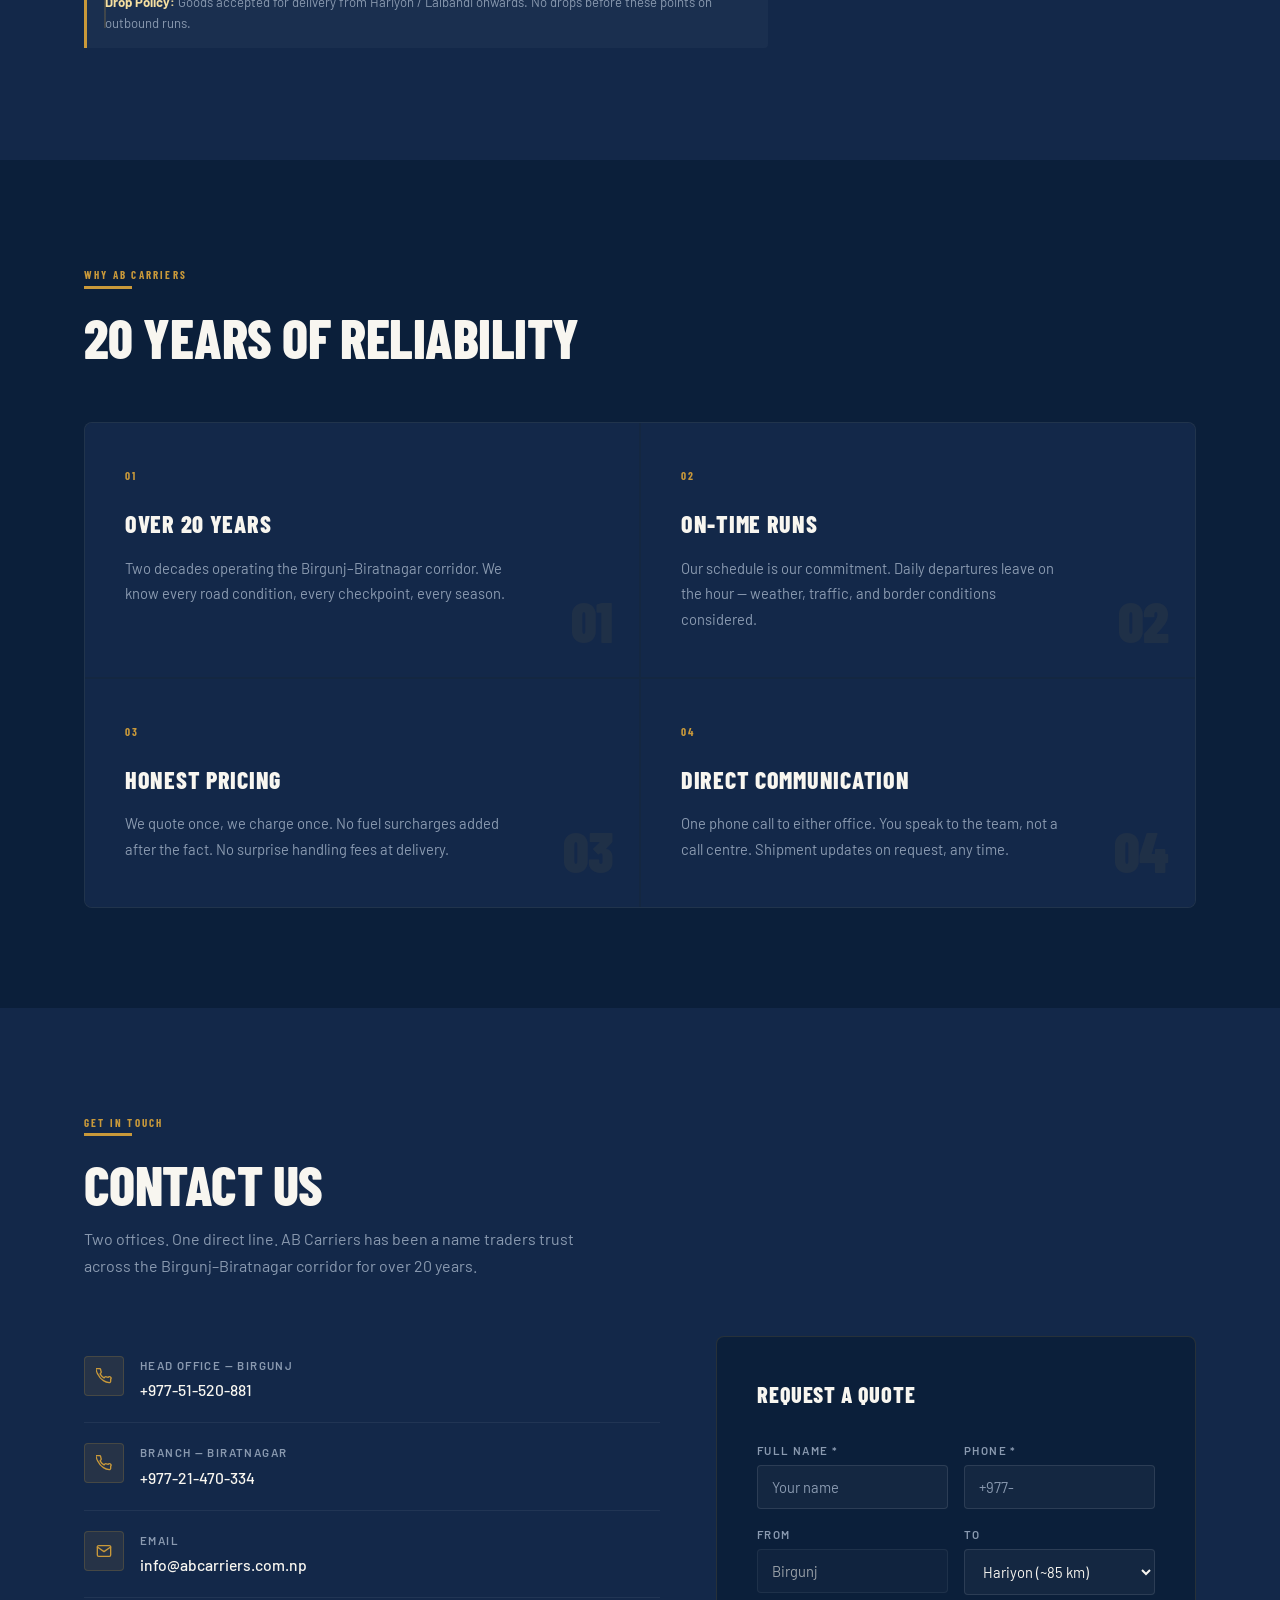
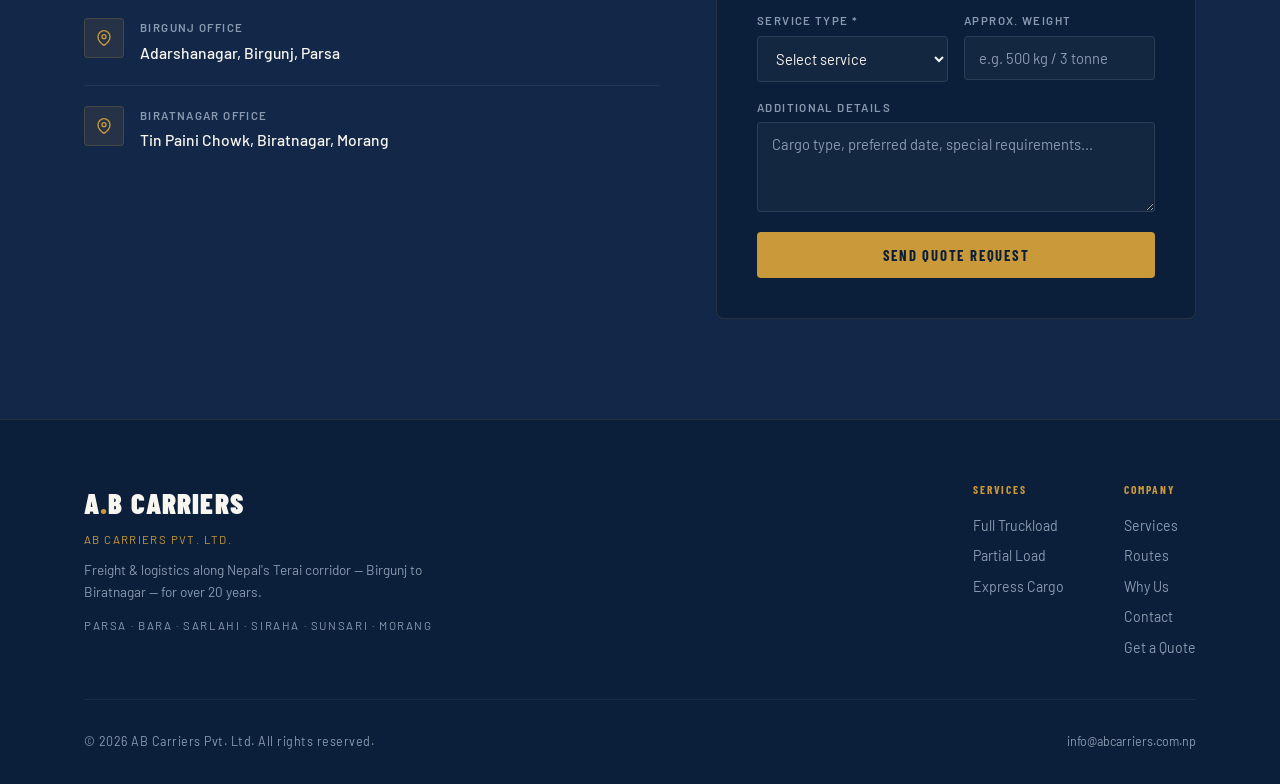
==== commit 4993b735: "update" ====
--- a/index.html
+++ b/index.html
@@ -1,483 +1,138 @@
 <!DOCTYPE html>
-<html lang="en">
+<html lang="en-NP">
 <head>
   <meta charset="UTF-8">
   <meta name="viewport" content="width=device-width, initial-scale=1.0">
 
-  <!-- ── Primary SEO (populated by seo.js from data.json) ── -->
-  <title id="seoTitle">AB Carriers — Freight &amp; Logistics | Birgunj to Biratnagar, Nepal</title>
-  <meta name="description"    id="seoDesc"     content="">
-  <meta name="keywords"       id="seoKeywords" content="">
-  <link rel="canonical"       id="seoCanon"    href="">
+  <!-- Primary SEO -->
+  <title>AB Carriers — Freight &amp; Logistics | Birgunj to Biratnagar, Nepal</title>
+  <meta name="description" content="AB Carriers provides Full Truckload, Partial Load, and Express Cargo services along the Birgunj–Biratnagar corridor in Nepal. Over 20 years of trusted freight on the Mahendra Rajmarg.">
+  <meta name="keywords" content="AB Carriers Nepal, freight Birgunj Biratnagar, cargo Nepal Terai, truck logistics Nepal, Mahendra Rajmarg freight, full truckload Nepal, partial load Terai, express cargo Birgunj">
+  <meta name="author" content="AB Carriers Pvt. Ltd.">
+  <meta name="robots" content="index, follow">
+  <link rel="canonical" href="https://www.abcarriers.com.np">
 
-  <!-- ── Open Graph ── -->
+  <!-- Open Graph -->
   <meta property="og:type"        content="website">
-  <meta property="og:title"       id="ogTitle"  content="">
-  <meta property="og:description" id="ogDesc"   content="">
-  <meta property="og:image"       id="ogImage"  content="">
-  <meta property="og:url"         id="ogUrl"    content="">
-  <meta property="og:locale"      id="ogLocale" content="">
+  <meta property="og:locale"      content="en_NP">
+  <meta property="og:url"         content="https://www.abcarriers.com.np">
+  <meta property="og:title"       content="AB Carriers — Nepal's Terai Freight Company">
+  <meta property="og:description" content="Three 6-wheel trucks. 20+ years on road. Daily freight runs from Birgunj to Biratnagar along Nepal's Mahendra Rajmarg.">
+  <meta property="og:image"       content="https://www.abcarriers.com.np/og-preview.png">
+  <meta property="og:site_name"   content="AB Carriers">
 
-  <!-- ── Twitter Card ── -->
+  <!-- Twitter Card -->
   <meta name="twitter:card"        content="summary_large_image">
-  <meta name="twitter:title"       id="twTitle" content="">
-  <meta name="twitter:description" id="twDesc"  content="">
-  <meta name="twitter:image"       id="twImage" content="">
+  <meta name="twitter:title"       content="AB Carriers — Nepal's Terai Freight Company">
+  <meta name="twitter:description" content="Full Truckload, Partial Load, and Express Cargo — Birgunj to Biratnagar. 20+ years on the Mahendra Rajmarg.">
 
-  <!-- ── Geo / Local ── -->
-  <meta name="geo.region"      content="NP-1">
-  <meta name="geo.placename"   content="Birgunj, Nepal">
+  <!-- Geo -->
+  <meta name="geo.region"      content="NP-P2">
+  <meta name="geo.placename"   content="Birgunj, Parsa, Nepal">
+  <meta name="geo.position"    content="27.0104;84.8779">
+  <meta name="ICBM"            content="27.0104, 84.8779">
 
-  <!-- ── Schema.org JSON-LD (injected by seo.js) ── -->
-  <script id="schemaLD" type="application/ld+json"></script>
-
-  <!-- ── Fonts ── -->
+  <!-- Fonts -->
   <link rel="preconnect" href="https://fonts.googleapis.com">
   <link rel="preconnect" href="https://fonts.gstatic.com" crossorigin>
-  <link href="https://fonts.googleapis.com/css2?family=Oswald:wght@400;500;600;700&family=Barlow:wght@300;400;500;600&display=swap" rel="stylesheet">
+  <link href="https://fonts.googleapis.com/css2?family=Barlow+Condensed:wght@400;600;700;800;900&family=Barlow:wght@400;500;600&display=swap" rel="stylesheet">
 
-  <!-- ── Stylesheets ── -->
-  <link rel="stylesheet" href="css/tokens.css">
-  <link rel="stylesheet" href="css/base.css">
-  <link rel="stylesheet" href="css/nav.css">
-  <link rel="stylesheet" href="css/hero.css">
-  <link rel="stylesheet" href="css/sections.css">
+  <!-- Stylesheet -->
+  <link rel="stylesheet" href="style.css">
+
+  <!-- Structured Data: LocalBusiness -->
+  <script type="application/ld+json">
+  {
+    "@context": "https://schema.org",
+    "@type": "LocalBusiness",
+    "name": "AB Carriers Pvt. Ltd.",
+    "alternateName": "A.B Carriers",
+    "description": "Full Truckload, Partial Load, and Express Cargo freight services along the Birgunj–Biratnagar corridor in Nepal.",
+    "url": "https://www.abcarriers.com.np",
+    "telephone": "+977-51-520-881",
+    "email": "info@abcarriers.com.np",
+    "foundingDate": "2004",
+    "address": {
+      "@type": "PostalAddress",
+      "streetAddress": "Adarshanagar",
+      "addressLocality": "Birgunj",
+      "addressRegion": "Parsa",
+      "addressCountry": "NP"
+    },
+    "geo": {
+      "@type": "GeoCoordinates",
+      "latitude": "27.0104",
+      "longitude": "84.8779"
+    },
+    "openingHoursSpecification": [
+      {
+        "@type": "OpeningHoursSpecification",
+        "dayOfWeek": ["Sunday","Monday","Tuesday","Wednesday","Thursday","Friday","Saturday"],
+        "opens": "06:00",
+        "closes": "22:00"
+      }
+    ],
+    "areaServed": [
+      { "@type": "City", "name": "Birgunj" },
+      { "@type": "City", "name": "Biratnagar" },
+      { "@type": "City", "name": "Itahari" },
+      { "@type": "City", "name": "Lahan" },
+      { "@type": "City", "name": "Lalbandi" }
+    ],
+    "serviceType": ["Full Truckload Freight", "Partial Load Freight", "Express Cargo"],
+    "sameAs": []
+  }
+  </script>
 </head>
 <body>
 
-<!-- ═══════════════════════════════════════
-     NAVIGATION
-════════════════════════════════════════ -->
-<nav id="nav">
-  <a class="nav-logo" href="#hero" aria-label="AB Carriers home">
-    <div class="logo-sq">
-      <img src="svgs/logo.svg" alt="AB Carriers logo" width="40" height="40">
-    </div>
-    <div class="logo-txt">
-      <span class="l1">AB Carriers</span>
-      <span class="l2">Freight &amp; Logistics</span>
-    </div>
-  </a>
+  <!-- ── NAVBAR ──────────────────────────────────────────────── -->
+  <header id="navbar" role="banner">
+    <div class="nav-inner"></div>
+  </header>
 
-  <ul class="nav-links" id="navLinks">
-    <!-- Populated by nav.js -->
-    <li><a href="#services">Services</a></li>
-    <li><a href="#routes">Routes</a></li>
-    <li><a href="#fleet">Fleet</a></li>
-    <li><a href="#contact">Contact</a></li>
-  </ul>
+  <!-- ── HERO ────────────────────────────────────────────────── -->
+  <section id="hero" aria-label="AB Carriers — Nepal Terai Freight Company">
+    <!-- Populated by JS -->
+  </section>
 
-  <a href="#contact" class="nav-cta">Get Quote</a>
+  <!-- ── STATS ───────────────────────────────────────────────── -->
+  <section id="stats" aria-label="Key Statistics">
+    <div class="stats-grid"></div>
+  </section>
 
-  <div class="hbg" id="hbg" onclick="openMob()" aria-label="Open menu" role="button" tabindex="0">
-    <span></span><span></span><span></span>
-  </div>
-</nav>
-
-<!-- Mobile overlay -->
-<div class="mob-nav" id="mn" role="dialog" aria-label="Navigation menu">
-  <button class="mob-x" onclick="closeM()" aria-label="Close menu">✕</button>
-  <a href="#services" onclick="closeM()">Services</a>
-  <a href="#routes"   onclick="closeM()">Routes</a>
-  <a href="#fleet"    onclick="closeM()">Fleet</a>
-  <a href="#contact"  onclick="closeM()">Contact</a>
-</div>
-
-
-<!-- ═══════════════════════════════════════
-     HERO
-════════════════════════════════════════ -->
-<section id="hero" aria-label="AB Carriers — Birgunj to Biratnagar freight">
-
-  <div class="h-sky"   aria-hidden="true"></div>
-  <div class="h-stars" aria-hidden="true" id="stars"></div>
-
-  <!-- Mountain silhouette -->
-  <div class="h-mtn" aria-hidden="true">
-    <img src="svgs/mountains.svg" alt="" width="1440" height="130" loading="eager">
+  <!-- ── MARQUEE ─────────────────────────────────────────────── -->
+  <div class="marquee-wrap" aria-hidden="true">
+    <div class="marquee-track"></div>
   </div>
 
-  <!-- Animated 6-wheel truck -->
-  <div class="truck-wrap" aria-hidden="true">
-    <div class="t-bounce">
-      <img src="svgs/hero-truck.svg" alt="AB Carriers 6-wheel freight truck" width="320" height="88" loading="eager">
-    </div>
-  </div>
+  <!-- ── SERVICES ────────────────────────────────────────────── -->
+  <section id="services" aria-labelledby="services-heading">
+    <!-- Populated by JS -->
+  </section>
 
-  <div class="h-road" aria-hidden="true"></div>
+  <!-- ── ROUTES ──────────────────────────────────────────────── -->
+  <section id="routes" aria-labelledby="routes-heading">
+    <!-- Populated by JS -->
+  </section>
 
-  <!-- Hero content -->
-  <div class="h-content">
-    <div class="h-eyebrow">
-      <span class="pdot" aria-hidden="true"></span>
-      <span id="heroEyebrow">Birgunj — Biratnagar Corridor · Nepal</span>
-    </div>
+  <!-- ── TRUST ───────────────────────────────────────────────── -->
+  <section id="trust" aria-labelledby="trust-heading">
+    <!-- Populated by JS -->
+  </section>
 
-    <h1 class="h-h1">
-      <span class="w1" id="heroLine1">Nepal's Terai</span>
-      <span class="w2" id="heroLine2">Freight Co.</span>
-      <span class="w3" id="heroLine3">Since 2004</span>
-    </h1>
+  <!-- ── CONTACT ─────────────────────────────────────────────── -->
+  <section id="contact" aria-labelledby="contact-heading">
+    <!-- Populated by JS -->
+  </section>
 
-    <p class="h-p" id="heroBody">
-      Three trusted trucks. Over 20 years on the Mahendra Rajmarg. AB Carriers delivers Full,
-      Partial, and Express freight from Birgunj to Biratnagar — every working day, without excuses.
-    </p>
+  <!-- ── FOOTER ──────────────────────────────────────────────── -->
+  <footer id="footer" role="contentinfo">
+    <!-- Populated by JS -->
+  </footer>
 
-    <div class="h-acts">
-      <a href="#contact" class="btn-a" id="heroCta1">Request a Quote</a>
-      <a href="#routes"  class="btn-b" id="heroCta2">View Our Route →</a>
-    </div>
-  </div>
-
-  <!-- Stats strip -->
-  <div class="h-stats" id="heroStats" aria-label="Company statistics">
-    <!-- Populated by hero.js -->
-    <div class="hs"><span class="hs-v">20+</span><span class="hs-l">Years in Business</span></div>
-    <div class="hs"><span class="hs-v">3</span><span class="hs-l">6-Wheel Trucks</span></div>
-    <div class="hs"><span class="hs-v">395km</span><span class="hs-l">Corridor Length</span></div>
-    <div class="hs"><span class="hs-v">Daily</span><span class="hs-l">Departures</span></div>
-  </div>
-</section>
-
-
-<!-- ═══════════════════════════════════════
-     MARQUEE
-════════════════════════════════════════ -->
-<div class="mq-bar" aria-hidden="true">
-  <div class="mq-track" id="mq"><!-- marquee.js --></div>
-</div>
-
-
-<!-- ═══════════════════════════════════════
-     SERVICES
-════════════════════════════════════════ -->
-<section id="services" aria-labelledby="svcTitle">
-  <div class="wrap">
-    <div class="rev">
-      <span class="s-label" id="svcLabel">What We Offer</span>
-      <h2 class="s-h2"      id="svcTitle">Three Services. Done Right.</h2>
-      <p  class="s-sub"     id="svcSub">
-        We keep it focused — Full Load, Partial Load, and Express.
-        Every service runs on 20 years of road knowledge.
-      </p>
-    </div>
-    <!-- Cards rendered by services.js -->
-    <div class="svc-grid stg" id="svcGrid"></div>
-  </div>
-</section>
-
-
-<!-- ═══════════════════════════════════════
-     ROUTES
-════════════════════════════════════════ -->
-<section id="routes" aria-labelledby="routeTitle">
-  <div class="wrap">
-    <div class="rev">
-      <span class="s-label" id="routeLabel">Our Route</span>
-      <h2  class="s-h2"     id="routeTitle">Birgunj to Biratnagar</h2>
-      <p   class="s-sub"    id="routeSub">
-        One main corridor along the Mahendra Rajmarg.
-        Drops begin from Hariyon and Lalbandi onwards.
-      </p>
-    </div>
-
-    <div class="routes-wrap">
-
-      <!-- Left col: timeline + schedule -->
-      <div class="rev-l" style="transition-delay:.08s">
-
-        <div class="rc" style="margin-bottom:1.25rem">
-          <div class="rc-head">
-            <span class="rc-title">Outbound — Birgunj → Biratnagar</span>
-            <span class="rc-badge">Daily</span>
-          </div>
-          <div class="rc-body">
-            <!-- Stop timeline rendered by routes.js -->
-            <div class="tl" id="tlOut"></div>
-            <div class="rc-note">
-              <strong>Drop policy:</strong>
-              <span id="dropNote">
-                Goods are accepted for delivery from Hariyon / Lalbandi onwards.
-                No drops before these points on outbound runs.
-              </span>
-            </div>
-          </div>
-        </div>
-
-        <!-- Schedule cards -->
-        <div class="sch-grid">
-          <div class="sch">
-            <div class="sch-dir" id="schOutLabel">→ Departure · Birgunj</div>
-            <div id="schOutTimes">
-              <!-- times rendered by routes.js -->
-            </div>
-            <div class="sch-note" id="schOutNote">Birgunj Terminal, Adarshanagar</div>
-          </div>
-          <div class="sch">
-            <div class="sch-dir" id="schRetLabel">← Return · Full Load Only</div>
-            <div id="schRetTimes">
-              <!-- times rendered by routes.js -->
-            </div>
-            <div class="sch-note" id="schRetNote">Biratnagar Terminal</div>
-          </div>
-        </div>
-      </div>
-
-      <!-- Right col: destinations table + return note -->
-      <div class="rev" style="transition-delay:.16s">
-
-        <div class="rc" style="margin-bottom:1.25rem">
-          <div class="rc-head">
-            <span class="rc-title">Stops &amp; Transit Times from Birgunj</span>
-            <span class="rc-badge">Estimated</span>
-          </div>
-          <table class="dt" aria-label="Transit times from Birgunj">
-            <thead>
-              <tr>
-                <th>Destination</th>
-                <th>District</th>
-                <th>Km</th>
-                <th>Time</th>
-              </tr>
-            </thead>
-            <tbody id="dtbody"><!-- routes.js --></tbody>
-          </table>
-        </div>
-
-        <!-- Return service card -->
-        <div class="rc">
-          <div class="rc-head">
-            <span class="rc-title">Return Service</span>
-            <span class="rc-badge" id="returnBadge"
-              style="background:rgba(255,255,255,.04);color:var(--muted);border-color:var(--line)">
-              Full Load Only
-            </span>
-          </div>
-          <div class="rc-body">
-            <p id="returnBody"
-              style="font-size:.86rem;color:var(--muted);line-height:1.75;margin-bottom:1rem">
-              The return route — <strong style="color:var(--text)">Biratnagar to Birgunj</strong>
-              — operates as <strong style="color:var(--or)">Full Truckload only</strong>.
-              This service is designed for industries, manufacturers, and bulk traders moving
-              goods westward toward Birgunj and the India border.
-            </p>
-            <p id="returnBody2"
-              style="font-size:.86rem;color:var(--muted);line-height:1.75">
-              Partial and Express are not available on the return direction.
-              Contact us to reserve the full truck.
-            </p>
-          </div>
-        </div>
-
-      </div>
-    </div><!-- /routes-wrap -->
-  </div>
-</section>
-
-
-<!-- ═══════════════════════════════════════
-     FLEET
-════════════════════════════════════════ -->
-<section id="fleet" aria-labelledby="fleetTitle">
-  <div class="wrap">
-    <div class="rev">
-      <span class="s-label" id="fleetLabel">Our Fleet</span>
-      <h2  class="s-h2"     id="fleetTitle">Three 6-Wheel Trucks</h2>
-      <p   class="s-sub"    id="fleetSub">
-        A compact, well-maintained fleet — each truck a proven workhorse on
-        Nepal's Terai roads for over two decades.
-      </p>
-    </div>
-    <!-- Fleet cards rendered by fleet.js -->
-    <div class="fleet-grid stg" id="fleetGrid"></div>
-  </div>
-</section>
-
-
-<!-- ═══════════════════════════════════════
-     TRUST / WHY US
-════════════════════════════════════════ -->
-<section id="trust" aria-labelledby="trustTitle">
-  <div class="wrap">
-    <div class="rev">
-      <span class="s-label" id="trustLabel">Why AB Carriers</span>
-      <h2  class="s-h2"     id="trustTitle">20 Years of Reliability</h2>
-    </div>
-    <!-- Trust cards rendered by trust.js -->
-    <div class="trust-grid stg" id="trustGrid"></div>
-  </div>
-</section>
-
-
-<!-- ═══════════════════════════════════════
-     CTA BAND
-════════════════════════════════════════ -->
-<div id="cta" aria-label="Call to action">
-  <div class="cta-inner">
-    <div>
-      <h2 class="cta-h">
-        <span id="ctaLine1">Ready to Move</span><br>
-        <span id="ctaLine2">Your Cargo?</span>
-      </h2>
-      <p class="cta-sub" id="ctaSub">
-        Call our Birgunj office or send a quote request — we respond same day.
-      </p>
-    </div>
-    <div class="cta-btns">
-      <a href="#contact" class="btn-dark" id="ctaBtnQuote">Get a Free Quote</a>
-      <a href="tel:+97751520881" class="btn-dark"
-         id="ctaBtnPhone"
-         style="background:rgba(0,0,0,.3);color:var(--ink)">
-        📞 +977-51-520-881
-      </a>
-    </div>
-  </div>
-</div>
-
-
-<!-- ═══════════════════════════════════════
-     CONTACT
-════════════════════════════════════════ -->
-<section id="contact" aria-labelledby="contactTitle">
-  <div class="wrap">
-    <div class="rev">
-      <span class="s-label" id="contactLabel">Get In Touch</span>
-      <h2  class="s-h2"     id="contactTitle">Contact Us</h2>
-    </div>
-
-    <div class="contact-grid">
-
-      <!-- Left: intro + office blocks -->
-      <div class="rev-l" style="transition-delay:.08s">
-        <p class="s-sub" id="contactIntro"
-          style="margin-top:0;margin-bottom:2rem;max-width:100%">
-          Two offices. One direct line. AB Carriers has been a name traders trust
-          across the Birgunj–Biratnagar corridor for over 20 years.
-        </p>
-        <!-- Contact blocks rendered by contact.js -->
-        <div class="cb-list" id="contactList"></div>
-      </div>
-
-      <!-- Right: quote form -->
-      <div class="rev" style="transition-delay:.14s">
-        <div class="qform">
-          <p class="qform-h" id="formTitle">Request a Quote</p>
-
-          <div class="frow">
-            <div class="fg">
-              <label for="fName">Name</label>
-              <input type="text" id="fName" placeholder="Your full name" autocomplete="name">
-            </div>
-            <div class="fg">
-              <label for="fPhone">Phone / WhatsApp</label>
-              <input type="tel" id="fPhone" placeholder="+977-98XX-XXXXXX" autocomplete="tel">
-            </div>
-          </div>
-
-          <div class="frow">
-            <div class="fg">
-              <label for="fFrom">From</label>
-              <input type="text" id="fFrom" placeholder="e.g. Birgunj">
-            </div>
-            <div class="fg">
-              <label for="fTo">To</label>
-              <input type="text" id="fTo" placeholder="e.g. Biratnagar">
-            </div>
-          </div>
-
-          <div class="frow">
-            <div class="fg">
-              <label for="svcSelect">Service</label>
-              <select id="svcSelect">
-                <!-- Populated by services.js -->
-                <option value="">Select service</option>
-              </select>
-            </div>
-            <div class="fg">
-              <label for="fWeight">Cargo Weight</label>
-              <input type="text" id="fWeight" placeholder="e.g. 2 tonnes">
-            </div>
-          </div>
-
-          <div class="fg">
-            <label for="fNotes">Notes (optional)</label>
-            <textarea id="fNotes" rows="3"
-              placeholder="Cargo type, pickup date, or special requirements"></textarea>
-          </div>
-
-          <button class="btn-sub" id="formSubmitBtn"
-            onclick="submitQuote(this)">
-            Send Quote Request
-          </button>
-        </div>
-      </div>
-
-    </div>
-  </div>
-</section>
-
-
-<!-- ═══════════════════════════════════════
-     FOOTER
-════════════════════════════════════════ -->
-<footer>
-  <div class="ft-grid">
-
-    <div>
-      <div class="ft-logo">
-        <div class="ft-sq">
-          <img src="svgs/logo.svg" alt="AB Carriers" width="40" height="40">
-        </div>
-        <div>
-          <div class="ft-name" id="ftCompanyName">AB Carriers Pvt. Ltd.</div>
-          <div class="ft-since" id="ftEstablished">Established 2004</div>
-        </div>
-      </div>
-      <p class="ft-blurb"    id="ftTagline"></p>
-      <p class="ft-districts" id="ftDistricts"></p>
-    </div>
-
-    <div class="ft-col">
-      <h4>Services</h4>
-      <ul id="ftSvcNav"><!-- footer.js --></ul>
-    </div>
-
-    <div class="ft-col">
-      <h4>Company</h4>
-      <ul id="ftCoNav"><!-- footer.js --></ul>
-    </div>
-
-  </div>
-
-  <div class="ft-bottom">
-    <span id="ftCopyright">© 2025 AB Carriers Pvt. Ltd. All rights reserved.</span>
-    <span>
-      <span id="ftLocation">Birgunj, Parsa, Nepal</span>
-      · <a class="or" id="ftEmailLink" href="mailto:info@abcarriers.com.np">
-          info@abcarriers.com.np
-        </a>
-    </span>
-  </div>
-</footer>
-
-
-<!-- ═══════════════════════════════════════
-     SCRIPTS — load order matters
-════════════════════════════════════════ -->
-<script src="js/data.js"></script>
-<script src="js/seo.js"></script>
-<script src="js/nav.js"></script>
-<script src="js/hero.js"></script>
-<script src="js/marquee.js"></script>
-<script src="js/services.js"></script>
-<script src="js/routes.js"></script>
-<script src="js/fleet.js"></script>
-<script src="js/trust.js"></script>
-<script src="js/cta.js"></script>
-<script src="js/contact.js"></script>
-<script src="js/footer.js"></script>
-<script src="js/reveal.js"></script>
+  <!-- ── SCRIPT ──────────────────────────────────────────────── -->
+  <script src="main.js" defer></script>
 
 </body>
-</html>
+</html>
--- a/style.css
+++ b/style.css
@@ -0,0 +1,1139 @@
+/* ============================================================
+   AB Carriers — style.css
+   Theme: Navy & Gold | Industrial-Refined
+   ============================================================ */
+
+@import url('https://fonts.googleapis.com/css2?family=Barlow+Condensed:wght@400;600;700;800;900&family=Barlow:wght@400;500;600&display=swap');
+
+/* ── Variables ─────────────────────────────────────────────── */
+:root {
+  --navy:      #0b1f3a;
+  --navy-mid:  #132849;
+  --navy-light:#1a3460;
+  --gold:      #c9993a;
+  --gold-light:#e4b84e;
+  --gold-pale: #f5dfa0;
+  --white:     #f8f6f0;
+  --off-white: #ede8de;
+  --grey:      #8a9ab0;
+  --grey-light:#b0bfcf;
+  --text:      #e8e2d4;
+  --text-muted:#8a9ab0;
+
+  --ff-display: 'Barlow Condensed', sans-serif;
+  --ff-body:    'Barlow', sans-serif;
+
+  --radius:   4px;
+  --radius-lg:8px;
+  --transition: 0.3s cubic-bezier(0.4, 0, 0.2, 1);
+  --shadow: 0 4px 24px rgba(0,0,0,0.35);
+  --shadow-gold: 0 0 0 1px rgba(201,153,58,0.3);
+}
+
+/* ── Reset ──────────────────────────────────────────────────── */
+*, *::before, *::after { box-sizing: border-box; margin: 0; padding: 0; }
+html { scroll-behavior: smooth; font-size: 16px; }
+body {
+  background: var(--navy);
+  color: var(--text);
+  font-family: var(--ff-body);
+  line-height: 1.6;
+  overflow-x: hidden;
+}
+a { color: inherit; text-decoration: none; }
+img { max-width: 100%; display: block; }
+ul { list-style: none; }
+button { cursor: pointer; border: none; background: none; font-family: inherit; }
+input, textarea, select { font-family: inherit; }
+
+/* ── Utility ────────────────────────────────────────────────── */
+.container { max-width: 1160px; margin: 0 auto; padding: 0 24px; }
+.section-label {
+  font-family: var(--ff-display);
+  font-size: 11px;
+  font-weight: 700;
+  letter-spacing: 0.2em;
+  text-transform: uppercase;
+  color: var(--gold);
+  margin-bottom: 12px;
+}
+.section-title {
+  font-family: var(--ff-display);
+  font-size: clamp(2.2rem, 5vw, 3.4rem);
+  font-weight: 800;
+  line-height: 1.05;
+  color: var(--white);
+  text-transform: uppercase;
+  letter-spacing: -0.01em;
+}
+.section-sub {
+  font-size: 1rem;
+  color: var(--text-muted);
+  max-width: 560px;
+  margin-top: 12px;
+  line-height: 1.7;
+}
+.gold-line {
+  display: block;
+  width: 48px;
+  height: 3px;
+  background: var(--gold);
+  margin-bottom: 20px;
+}
+
+/* ── Scroll Reveal ──────────────────────────────────────────── */
+.reveal {
+  opacity: 0;
+  transform: translateY(28px);
+  transition: opacity 0.6s ease, transform 0.6s ease;
+}
+.reveal.visible {
+  opacity: 1;
+  transform: none;
+}
+.reveal-delay-1 { transition-delay: 0.1s; }
+.reveal-delay-2 { transition-delay: 0.2s; }
+.reveal-delay-3 { transition-delay: 0.3s; }
+.reveal-delay-4 { transition-delay: 0.4s; }
+
+/* ── NAV ────────────────────────────────────────────────────── */
+#navbar {
+  position: fixed;
+  top: 0; left: 0; right: 0;
+  z-index: 1000;
+  padding: 0 24px;
+  transition: background var(--transition), box-shadow var(--transition);
+}
+#navbar.scrolled {
+  background: rgba(11,31,58,0.97);
+  box-shadow: 0 1px 0 rgba(201,153,58,0.2), 0 4px 20px rgba(0,0,0,0.4);
+  backdrop-filter: blur(8px);
+}
+.nav-inner {
+  max-width: 1160px;
+  margin: 0 auto;
+  display: flex;
+  align-items: center;
+  justify-content: space-between;
+  height: 68px;
+}
+.nav-logo {
+  display: flex;
+  flex-direction: column;
+  line-height: 1;
+}
+.nav-logo-main {
+  font-family: var(--ff-display);
+  font-size: 1.5rem;
+  font-weight: 900;
+  color: var(--white);
+  letter-spacing: 0.04em;
+  text-transform: uppercase;
+}
+.nav-logo-main span { color: var(--gold); }
+.nav-logo-sub {
+  font-size: 9px;
+  font-weight: 600;
+  letter-spacing: 0.18em;
+  text-transform: uppercase;
+  color: var(--gold);
+  margin-top: 2px;
+}
+.nav-links {
+  display: flex;
+  gap: 32px;
+  align-items: center;
+}
+.nav-links a {
+  font-family: var(--ff-display);
+  font-size: 0.9rem;
+  font-weight: 600;
+  letter-spacing: 0.1em;
+  text-transform: uppercase;
+  color: var(--grey-light);
+  transition: color var(--transition);
+  position: relative;
+}
+.nav-links a::after {
+  content: '';
+  position: absolute;
+  bottom: -4px; left: 0;
+  width: 0; height: 2px;
+  background: var(--gold);
+  transition: width var(--transition);
+}
+.nav-links a:hover { color: var(--white); }
+.nav-links a:hover::after { width: 100%; }
+.nav-cta {
+  background: var(--gold);
+  color: var(--navy) !important;
+  padding: 8px 20px;
+  border-radius: var(--radius);
+  font-family: var(--ff-display) !important;
+  font-size: 0.85rem !important;
+  font-weight: 700 !important;
+  letter-spacing: 0.08em !important;
+  text-transform: uppercase !important;
+  transition: background var(--transition), transform var(--transition) !important;
+}
+.nav-cta:hover { background: var(--gold-light) !important; transform: translateY(-1px); }
+.nav-cta::after { display: none !important; }
+
+/* hamburger */
+.nav-hamburger {
+  display: none;
+  flex-direction: column;
+  gap: 5px;
+  padding: 8px;
+}
+.nav-hamburger span {
+  display: block;
+  width: 24px;
+  height: 2px;
+  background: var(--white);
+  border-radius: 2px;
+  transition: var(--transition);
+}
+.nav-hamburger.open span:nth-child(1) { transform: translateY(7px) rotate(45deg); }
+.nav-hamburger.open span:nth-child(2) { opacity: 0; }
+.nav-hamburger.open span:nth-child(3) { transform: translateY(-7px) rotate(-45deg); }
+
+/* mobile menu */
+.nav-mobile {
+  display: none;
+  position: fixed;
+  top: 68px; left: 0; right: 0;
+  background: rgba(11,31,58,0.98);
+  backdrop-filter: blur(12px);
+  border-top: 1px solid rgba(201,153,58,0.2);
+  padding: 24px;
+  flex-direction: column;
+  gap: 4px;
+  z-index: 999;
+}
+.nav-mobile.open { display: flex; }
+.nav-mobile a {
+  font-family: var(--ff-display);
+  font-size: 1.2rem;
+  font-weight: 700;
+  letter-spacing: 0.08em;
+  text-transform: uppercase;
+  color: var(--grey-light);
+  padding: 12px 0;
+  border-bottom: 1px solid rgba(255,255,255,0.06);
+  transition: color var(--transition);
+}
+.nav-mobile a:hover { color: var(--gold); }
+.nav-mobile .nav-cta {
+  display: inline-block;
+  margin-top: 12px;
+  text-align: center;
+}
+
+/* ── HERO ───────────────────────────────────────────────────── */
+#hero {
+  min-height: 100vh;
+  display: flex;
+  flex-direction: column;
+  justify-content: flex-end;
+  padding-bottom: 80px;
+  position: relative;
+  overflow: hidden;
+}
+
+/* diagonal grid background */
+#hero::before {
+  content: '';
+  position: absolute;
+  inset: 0;
+  background-image:
+    linear-gradient(135deg, rgba(201,153,58,0.04) 1px, transparent 1px),
+    linear-gradient(45deg, rgba(201,153,58,0.04) 1px, transparent 1px);
+  background-size: 60px 60px;
+}
+#hero::after {
+  content: '';
+  position: absolute;
+  bottom: 0; left: 0; right: 0;
+  height: 200px;
+  background: linear-gradient(to top, var(--navy), transparent);
+}
+
+.hero-bg-number {
+  position: absolute;
+  bottom: -40px;
+  right: -20px;
+  font-family: var(--ff-display);
+  font-size: clamp(200px, 28vw, 380px);
+  font-weight: 900;
+  line-height: 1;
+  color: rgba(201,153,58,0.04);
+  pointer-events: none;
+  letter-spacing: -0.05em;
+  user-select: none;
+}
+
+.hero-content {
+  position: relative;
+  z-index: 2;
+}
+
+.hero-eyebrow {
+  font-family: var(--ff-display);
+  font-size: 0.75rem;
+  font-weight: 700;
+  letter-spacing: 0.22em;
+  text-transform: uppercase;
+  color: var(--gold);
+  margin-bottom: 20px;
+  display: flex;
+  align-items: center;
+  gap: 10px;
+}
+.hero-eyebrow::before {
+  content: '';
+  display: inline-block;
+  width: 32px;
+  height: 2px;
+  background: var(--gold);
+  flex-shrink: 0;
+}
+
+.hero-headline {
+  font-family: var(--ff-display);
+  font-weight: 900;
+  text-transform: uppercase;
+  line-height: 0.92;
+  letter-spacing: -0.02em;
+  margin-bottom: 28px;
+}
+.hero-headline .line-1 {
+  font-size: clamp(3.5rem, 10vw, 7.5rem);
+  color: var(--white);
+  display: block;
+}
+.hero-headline .line-2 {
+  font-size: clamp(3.5rem, 10vw, 7.5rem);
+  color: var(--gold);
+  display: block;
+}
+.hero-headline .line-3 {
+  font-size: clamp(1.5rem, 4vw, 2.8rem);
+  color: var(--grey);
+  display: block;
+  margin-top: 6px;
+  letter-spacing: 0.04em;
+}
+
+.hero-body {
+  max-width: 560px;
+  font-size: 1.05rem;
+  color: var(--text-muted);
+  line-height: 1.75;
+  margin-bottom: 36px;
+}
+
+.hero-actions {
+  display: flex;
+  gap: 16px;
+  flex-wrap: wrap;
+  align-items: center;
+}
+
+.btn-primary {
+  background: var(--gold);
+  color: var(--navy);
+  font-family: var(--ff-display);
+  font-size: 0.9rem;
+  font-weight: 700;
+  letter-spacing: 0.1em;
+  text-transform: uppercase;
+  padding: 14px 32px;
+  border-radius: var(--radius);
+  transition: background var(--transition), transform var(--transition), box-shadow var(--transition);
+  display: inline-flex;
+  align-items: center;
+  gap: 8px;
+}
+.btn-primary:hover {
+  background: var(--gold-light);
+  transform: translateY(-2px);
+  box-shadow: 0 8px 24px rgba(201,153,58,0.3);
+}
+
+.btn-secondary {
+  background: transparent;
+  color: var(--white);
+  font-family: var(--ff-display);
+  font-size: 0.9rem;
+  font-weight: 600;
+  letter-spacing: 0.1em;
+  text-transform: uppercase;
+  padding: 14px 28px;
+  border: 1px solid rgba(255,255,255,0.2);
+  border-radius: var(--radius);
+  transition: border-color var(--transition), color var(--transition), transform var(--transition);
+  display: inline-flex;
+  align-items: center;
+  gap: 8px;
+}
+.btn-secondary:hover {
+  border-color: var(--gold);
+  color: var(--gold);
+  transform: translateY(-2px);
+}
+
+.hero-scroll-hint {
+  position: absolute;
+  bottom: 28px;
+  right: 28px;
+  display: flex;
+  flex-direction: column;
+  align-items: center;
+  gap: 8px;
+  z-index: 2;
+}
+.hero-scroll-hint span {
+  font-family: var(--ff-display);
+  font-size: 9px;
+  letter-spacing: 0.18em;
+  text-transform: uppercase;
+  color: var(--grey);
+  writing-mode: vertical-rl;
+}
+.scroll-line {
+  width: 1px;
+  height: 48px;
+  background: linear-gradient(to bottom, var(--gold), transparent);
+  animation: scrollPulse 2s ease-in-out infinite;
+}
+@keyframes scrollPulse {
+  0%, 100% { opacity: 0.4; }
+  50% { opacity: 1; }
+}
+
+/* ── STATS BAR ──────────────────────────────────────────────── */
+#stats {
+  background: var(--navy-mid);
+  border-top: 1px solid rgba(201,153,58,0.2);
+  border-bottom: 1px solid rgba(201,153,58,0.2);
+  padding: 0;
+}
+.stats-grid {
+  display: grid;
+  grid-template-columns: repeat(4, 1fr);
+}
+.stat-item {
+  padding: 36px 28px;
+  text-align: center;
+  border-right: 1px solid rgba(255,255,255,0.06);
+  position: relative;
+  transition: background var(--transition);
+}
+.stat-item:last-child { border-right: none; }
+.stat-item:hover { background: rgba(201,153,58,0.05); }
+.stat-value {
+  font-family: var(--ff-display);
+  font-size: clamp(2rem, 4vw, 3rem);
+  font-weight: 900;
+  color: var(--gold);
+  line-height: 1;
+  letter-spacing: -0.02em;
+}
+.stat-label {
+  font-size: 0.78rem;
+  font-weight: 500;
+  letter-spacing: 0.12em;
+  text-transform: uppercase;
+  color: var(--grey);
+  margin-top: 6px;
+}
+
+/* ── MARQUEE ────────────────────────────────────────────────── */
+.marquee-wrap {
+  background: var(--gold);
+  padding: 14px 0;
+  overflow: hidden;
+}
+.marquee-track {
+  display: flex;
+  gap: 0;
+  width: max-content;
+  animation: marquee 28s linear infinite;
+}
+@keyframes marquee {
+  from { transform: translateX(0); }
+  to { transform: translateX(-50%); }
+}
+.marquee-track span {
+  font-family: var(--ff-display);
+  font-size: 0.8rem;
+  font-weight: 700;
+  letter-spacing: 0.14em;
+  text-transform: uppercase;
+  color: var(--navy);
+  padding: 0 28px;
+  white-space: nowrap;
+  display: flex;
+  align-items: center;
+  gap: 28px;
+}
+.marquee-track span::after {
+  content: '·';
+  font-size: 1.2rem;
+  margin-left: 0;
+}
+
+/* ── SERVICES ───────────────────────────────────────────────── */
+#services {
+  padding: 100px 0;
+  background: var(--navy);
+}
+.services-header {
+  margin-bottom: 56px;
+}
+.services-grid {
+  display: grid;
+  grid-template-columns: repeat(3, 1fr);
+  gap: 2px;
+  background: rgba(255,255,255,0.05);
+  border: 1px solid rgba(255,255,255,0.06);
+  border-radius: var(--radius-lg);
+  overflow: hidden;
+}
+.service-card {
+  background: var(--navy-mid);
+  padding: 44px 36px;
+  position: relative;
+  transition: background var(--transition);
+  display: flex;
+  flex-direction: column;
+}
+.service-card:hover { background: var(--navy-light); }
+.service-number {
+  font-family: var(--ff-display);
+  font-size: 4rem;
+  font-weight: 900;
+  color: rgba(201,153,58,0.12);
+  line-height: 1;
+  letter-spacing: -0.03em;
+  margin-bottom: 16px;
+  transition: color var(--transition);
+}
+.service-card:hover .service-number { color: rgba(201,153,58,0.22); }
+.service-name {
+  font-family: var(--ff-display);
+  font-size: 1.6rem;
+  font-weight: 800;
+  text-transform: uppercase;
+  letter-spacing: 0.02em;
+  color: var(--white);
+  margin-bottom: 14px;
+}
+.service-desc {
+  font-size: 0.92rem;
+  color: var(--text-muted);
+  line-height: 1.7;
+  margin-bottom: 28px;
+  flex: 1;
+}
+.service-details {
+  border-top: 1px solid rgba(255,255,255,0.08);
+  padding-top: 20px;
+  display: flex;
+  flex-direction: column;
+  gap: 8px;
+}
+.service-detail-row {
+  display: flex;
+  justify-content: space-between;
+  align-items: center;
+}
+.detail-key {
+  font-size: 0.72rem;
+  font-weight: 600;
+  letter-spacing: 0.12em;
+  text-transform: uppercase;
+  color: var(--grey);
+}
+.detail-val {
+  font-family: var(--ff-display);
+  font-size: 0.9rem;
+  font-weight: 700;
+  color: var(--gold-pale);
+}
+.service-bar {
+  position: absolute;
+  top: 0; left: 0; right: 0;
+  height: 3px;
+  background: var(--gold);
+  transform: scaleX(0);
+  transform-origin: left;
+  transition: transform 0.4s ease;
+}
+.service-card:hover .service-bar { transform: scaleX(1); }
+
+/* ── ROUTES ─────────────────────────────────────────────────── */
+#routes {
+  padding: 100px 0;
+  background: var(--navy-mid);
+}
+.routes-header { margin-bottom: 56px; }
+
+.route-layout {
+  display: grid;
+  grid-template-columns: 1fr 380px;
+  gap: 48px;
+  align-items: start;
+}
+
+/* timeline */
+.route-timeline {
+  position: relative;
+  padding: 12px 0;
+}
+.route-line {
+  position: absolute;
+  left: 20px;
+  top: 32px;
+  bottom: 32px;
+  width: 2px;
+  background: linear-gradient(to bottom, var(--gold), rgba(201,153,58,0.2));
+}
+.route-stop {
+  display: flex;
+  align-items: flex-start;
+  gap: 20px;
+  padding: 14px 0;
+  position: relative;
+}
+.stop-dot {
+  width: 42px;
+  height: 42px;
+  border-radius: 50%;
+  background: var(--navy-mid);
+  border: 2px solid rgba(201,153,58,0.3);
+  display: flex;
+  align-items: center;
+  justify-content: center;
+  flex-shrink: 0;
+  position: relative;
+  z-index: 1;
+  transition: border-color var(--transition), background var(--transition);
+}
+.route-stop.terminal .stop-dot {
+  background: var(--gold);
+  border-color: var(--gold);
+}
+.route-stop.terminal .stop-dot svg { color: var(--navy); }
+.route-stop.first-drop .stop-dot { border-color: var(--gold); }
+.route-stop:hover .stop-dot { border-color: var(--gold-light); background: rgba(201,153,58,0.1); }
+.stop-dot svg { width: 16px; height: 16px; color: var(--gold); }
+.stop-info { flex: 1; padding-top: 8px; }
+.stop-name {
+  font-family: var(--ff-display);
+  font-size: 1.2rem;
+  font-weight: 700;
+  color: var(--white);
+  text-transform: uppercase;
+  letter-spacing: 0.04em;
+}
+.route-stop.terminal .stop-name { color: var(--gold); }
+.stop-district {
+  font-size: 0.78rem;
+  color: var(--grey);
+  letter-spacing: 0.08em;
+  text-transform: uppercase;
+  margin-top: 2px;
+}
+.stop-note {
+  font-size: 0.72rem;
+  font-weight: 600;
+  letter-spacing: 0.1em;
+  text-transform: uppercase;
+  color: var(--gold);
+  margin-top: 4px;
+  background: rgba(201,153,58,0.1);
+  border: 1px solid rgba(201,153,58,0.2);
+  display: inline-block;
+  padding: 2px 8px;
+  border-radius: 2px;
+}
+.stop-meta {
+  display: flex;
+  gap: 16px;
+  margin-top: 4px;
+}
+.stop-km, .stop-time {
+  font-size: 0.8rem;
+  color: var(--grey);
+}
+.stop-km span, .stop-time span { color: var(--text-muted); }
+
+/* sidebar */
+.route-sidebar { display: flex; flex-direction: column; gap: 20px; }
+.schedule-card {
+  background: var(--navy);
+  border: 1px solid rgba(201,153,58,0.15);
+  border-radius: var(--radius-lg);
+  padding: 28px;
+}
+.schedule-card-title {
+  font-family: var(--ff-display);
+  font-size: 0.75rem;
+  font-weight: 700;
+  letter-spacing: 0.16em;
+  text-transform: uppercase;
+  color: var(--gold);
+  margin-bottom: 16px;
+  display: flex;
+  align-items: center;
+  gap: 8px;
+}
+.schedule-card-title svg { width: 14px; height: 14px; }
+.schedule-times {
+  display: flex;
+  gap: 12px;
+  flex-wrap: wrap;
+  margin-bottom: 10px;
+}
+.schedule-time {
+  font-family: var(--ff-display);
+  font-size: 1.4rem;
+  font-weight: 800;
+  color: var(--white);
+  background: rgba(255,255,255,0.05);
+  border: 1px solid rgba(255,255,255,0.08);
+  border-radius: var(--radius);
+  padding: 8px 16px;
+}
+.schedule-note {
+  font-size: 0.78rem;
+  color: var(--grey);
+  letter-spacing: 0.06em;
+}
+.return-note-card {
+  background: rgba(201,153,58,0.06);
+  border: 1px solid rgba(201,153,58,0.2);
+  border-radius: var(--radius-lg);
+  padding: 24px;
+}
+.return-badge {
+  font-family: var(--ff-display);
+  font-size: 0.7rem;
+  font-weight: 700;
+  letter-spacing: 0.12em;
+  text-transform: uppercase;
+  background: var(--gold);
+  color: var(--navy);
+  padding: 3px 10px;
+  border-radius: 2px;
+  display: inline-block;
+  margin-bottom: 10px;
+}
+.return-note-text {
+  font-size: 0.88rem;
+  color: var(--text-muted);
+  line-height: 1.65;
+}
+.policy-note {
+  background: rgba(255,255,255,0.03);
+  border-left: 3px solid var(--gold);
+  padding: 14px 18px;
+  border-radius: 0 var(--radius) var(--radius) 0;
+}
+.policy-note p {
+  font-size: 0.82rem;
+  color: var(--text-muted);
+  line-height: 1.6;
+}
+
+/* ── TRUST ──────────────────────────────────────────────────── */
+#trust {
+  padding: 100px 0;
+  background: var(--navy);
+}
+.trust-header { margin-bottom: 56px; }
+.trust-grid {
+  display: grid;
+  grid-template-columns: repeat(2, 1fr);
+  gap: 2px;
+  background: rgba(255,255,255,0.04);
+  border: 1px solid rgba(255,255,255,0.06);
+  border-radius: var(--radius-lg);
+  overflow: hidden;
+}
+.trust-card {
+  background: var(--navy-mid);
+  padding: 44px 40px;
+  position: relative;
+  transition: background var(--transition);
+}
+.trust-card:hover { background: var(--navy-light); }
+.trust-number {
+  font-family: var(--ff-display);
+  font-size: 0.7rem;
+  font-weight: 700;
+  letter-spacing: 0.18em;
+  text-transform: uppercase;
+  color: var(--gold);
+  margin-bottom: 20px;
+}
+.trust-title {
+  font-family: var(--ff-display);
+  font-size: 1.5rem;
+  font-weight: 800;
+  text-transform: uppercase;
+  letter-spacing: 0.03em;
+  color: var(--white);
+  margin-bottom: 12px;
+}
+.trust-desc {
+  font-size: 0.92rem;
+  color: var(--text-muted);
+  line-height: 1.75;
+  max-width: 380px;
+}
+.trust-card-accent {
+  position: absolute;
+  bottom: 28px;
+  right: 28px;
+  font-family: var(--ff-display);
+  font-size: 3.5rem;
+  font-weight: 900;
+  color: rgba(201,153,58,0.07);
+  line-height: 1;
+  letter-spacing: -0.03em;
+  pointer-events: none;
+  transition: color var(--transition);
+}
+.trust-card:hover .trust-card-accent { color: rgba(201,153,58,0.13); }
+
+/* ── CONTACT ────────────────────────────────────────────────── */
+#contact {
+  padding: 100px 0;
+  background: var(--navy-mid);
+}
+.contact-header { margin-bottom: 56px; }
+.contact-intro {
+  font-size: 1rem;
+  color: var(--text-muted);
+  max-width: 520px;
+  line-height: 1.7;
+  margin-top: 12px;
+}
+
+.contact-layout {
+  display: grid;
+  grid-template-columns: 1fr 480px;
+  gap: 56px;
+  align-items: start;
+}
+
+/* offices */
+.offices-list { display: flex; flex-direction: column; gap: 0; }
+.office-item {
+  display: flex;
+  align-items: flex-start;
+  gap: 16px;
+  padding: 20px 0;
+  border-bottom: 1px solid rgba(255,255,255,0.06);
+}
+.office-item:last-child { border-bottom: none; }
+.office-icon {
+  width: 40px;
+  height: 40px;
+  background: rgba(201,153,58,0.1);
+  border: 1px solid rgba(201,153,58,0.2);
+  border-radius: var(--radius);
+  display: flex;
+  align-items: center;
+  justify-content: center;
+  flex-shrink: 0;
+}
+.office-icon svg { width: 16px; height: 16px; color: var(--gold); }
+.office-label {
+  font-size: 0.72rem;
+  font-weight: 600;
+  letter-spacing: 0.12em;
+  text-transform: uppercase;
+  color: var(--grey);
+  margin-bottom: 3px;
+}
+.office-value {
+  font-size: 0.98rem;
+  color: var(--white);
+  font-weight: 500;
+  transition: color var(--transition);
+}
+a .office-value:hover { color: var(--gold); }
+
+/* form */
+.quote-form {
+  background: var(--navy);
+  border: 1px solid rgba(201,153,58,0.15);
+  border-radius: var(--radius-lg);
+  padding: 40px;
+}
+.form-title {
+  font-family: var(--ff-display);
+  font-size: 1.4rem;
+  font-weight: 800;
+  text-transform: uppercase;
+  letter-spacing: 0.04em;
+  color: var(--white);
+  margin-bottom: 28px;
+}
+.form-row { display: grid; grid-template-columns: 1fr 1fr; gap: 16px; }
+.form-group { display: flex; flex-direction: column; gap: 6px; margin-bottom: 16px; }
+.form-group label {
+  font-size: 0.72rem;
+  font-weight: 600;
+  letter-spacing: 0.12em;
+  text-transform: uppercase;
+  color: var(--grey);
+}
+.form-group input,
+.form-group select,
+.form-group textarea {
+  background: rgba(255,255,255,0.04);
+  border: 1px solid rgba(255,255,255,0.1);
+  border-radius: var(--radius);
+  padding: 12px 14px;
+  font-size: 0.92rem;
+  color: var(--white);
+  outline: none;
+  transition: border-color var(--transition), background var(--transition);
+  width: 100%;
+}
+.form-group select option { background: var(--navy-mid); color: var(--white); }
+.form-group input::placeholder,
+.form-group textarea::placeholder { color: var(--grey); }
+.form-group input:focus,
+.form-group select:focus,
+.form-group textarea:focus {
+  border-color: var(--gold);
+  background: rgba(201,153,58,0.04);
+}
+.form-group textarea { resize: vertical; min-height: 90px; }
+
+.form-submit {
+  background: var(--gold);
+  color: var(--navy);
+  font-family: var(--ff-display);
+  font-size: 0.92rem;
+  font-weight: 700;
+  letter-spacing: 0.12em;
+  text-transform: uppercase;
+  padding: 14px 28px;
+  border-radius: var(--radius);
+  width: 100%;
+  transition: background var(--transition), transform var(--transition), box-shadow var(--transition);
+  cursor: pointer;
+  border: none;
+  margin-top: 4px;
+}
+.form-submit:hover {
+  background: var(--gold-light);
+  transform: translateY(-1px);
+  box-shadow: 0 6px 20px rgba(201,153,58,0.25);
+}
+.form-submit:disabled {
+  opacity: 0.6;
+  cursor: not-allowed;
+  transform: none;
+}
+
+.form-success {
+  display: none;
+  background: rgba(201,153,58,0.1);
+  border: 1px solid rgba(201,153,58,0.3);
+  border-radius: var(--radius);
+  padding: 16px 20px;
+  text-align: center;
+  color: var(--gold-pale);
+  font-size: 0.92rem;
+  font-weight: 500;
+  margin-top: 16px;
+}
+.form-success.visible { display: block; }
+.form-error {
+  display: none;
+  color: #e07070;
+  font-size: 0.82rem;
+  margin-top: 12px;
+  text-align: center;
+}
+.form-error.visible { display: block; }
+
+/* ── FOOTER ─────────────────────────────────────────────────── */
+#footer {
+  background: var(--navy);
+  border-top: 1px solid rgba(201,153,58,0.15);
+  padding: 60px 0 32px;
+}
+.footer-top {
+  display: grid;
+  grid-template-columns: 1fr auto auto;
+  gap: 60px;
+  align-items: start;
+  padding-bottom: 40px;
+  border-bottom: 1px solid rgba(255,255,255,0.06);
+  margin-bottom: 32px;
+}
+.footer-brand-name {
+  font-family: var(--ff-display);
+  font-size: 1.8rem;
+  font-weight: 900;
+  color: var(--white);
+  letter-spacing: 0.04em;
+  text-transform: uppercase;
+  margin-bottom: 4px;
+}
+.footer-brand-name span { color: var(--gold); }
+.footer-tagline {
+  font-size: 0.85rem;
+  color: var(--text-muted);
+  line-height: 1.65;
+  max-width: 340px;
+  margin-top: 8px;
+}
+.footer-districts {
+  font-size: 0.72rem;
+  letter-spacing: 0.14em;
+  color: var(--grey);
+  text-transform: uppercase;
+  margin-top: 12px;
+}
+.footer-col-title {
+  font-family: var(--ff-display);
+  font-size: 0.72rem;
+  font-weight: 700;
+  letter-spacing: 0.16em;
+  text-transform: uppercase;
+  color: var(--gold);
+  margin-bottom: 16px;
+}
+.footer-links { display: flex; flex-direction: column; gap: 8px; }
+.footer-links a {
+  font-size: 0.88rem;
+  color: var(--text-muted);
+  transition: color var(--transition);
+}
+.footer-links a:hover { color: var(--gold); }
+.footer-bottom {
+  display: flex;
+  justify-content: space-between;
+  align-items: center;
+  gap: 16px;
+  flex-wrap: wrap;
+}
+.footer-copy {
+  font-size: 0.78rem;
+  color: var(--grey);
+  letter-spacing: 0.04em;
+}
+.footer-email {
+  font-size: 0.78rem;
+  color: var(--grey);
+  transition: color var(--transition);
+}
+.footer-email:hover { color: var(--gold); }
+
+/* ── RESPONSIVE ─────────────────────────────────────────────── */
+
+/* ── Tablet (≤1024px) ───────────────────────────────────────── */
+@media (max-width: 1024px) {
+  .route-layout { grid-template-columns: 1fr; gap: 32px; }
+  .route-sidebar { grid-row: unset; display: grid; grid-template-columns: 1fr 1fr; gap: 16px; }
+  .contact-layout { grid-template-columns: 1fr; gap: 40px; }
+  .footer-top { grid-template-columns: 1fr 1fr; gap: 40px; }
+}
+
+/* ── Mobile (≤768px) ────────────────────────────────────────── */
+@media (max-width: 768px) {
+  /* Nav */
+  .nav-links { display: none; }
+  .nav-hamburger { display: flex; }
+
+  /* Hero: pad top to clear fixed navbar, prevent content overlap */
+  #hero {
+    padding-top: 88px;
+    padding-bottom: 60px;
+    min-height: 100svh;
+  }
+  .hero-bg-number {
+    font-size: clamp(120px, 38vw, 220px);
+    bottom: 0;
+    right: -10px;
+    opacity: 0.5;
+  }
+  .hero-headline .line-1,
+  .hero-headline .line-2 { font-size: clamp(2.8rem, 13vw, 5rem); }
+  .hero-headline .line-3 { font-size: clamp(1.2rem, 5vw, 2rem); }
+  .hero-body { font-size: 0.95rem; }
+
+  /* Stats 2x2 */
+  .stats-grid { grid-template-columns: repeat(2, 1fr); }
+  .stat-item { border-right: none; border-bottom: 1px solid rgba(255,255,255,0.06); }
+  .stat-item:nth-child(odd) { border-right: 1px solid rgba(255,255,255,0.06); }
+  .stat-item:nth-last-child(-n+2) { border-bottom: none; }
+
+  /* Services */
+  .services-grid { grid-template-columns: 1fr; }
+
+  /* Routes */
+  .route-sidebar { grid-template-columns: 1fr; gap: 16px; }
+  .route-line { left: 20px; }
+  .route-stop { gap: 16px; }
+
+  /* Trust */
+  .trust-grid { grid-template-columns: 1fr; }
+
+  /* Form */
+  .form-row { grid-template-columns: 1fr; }
+
+  /* Footer */
+  .footer-top { grid-template-columns: 1fr; gap: 32px; }
+
+  /* Section spacing */
+  #services, #routes, #trust, #contact { padding: 72px 0; }
+}
+
+/* ── Small mobile (≤480px) ──────────────────────────────────── */
+@media (max-width: 480px) {
+  .container { padding: 0 16px; }
+
+  /* Hero */
+  #hero { padding-top: 80px; padding-bottom: 48px; }
+  .hero-eyebrow { font-size: 0.65rem; letter-spacing: 0.14em; }
+  .hero-actions { flex-direction: column; align-items: stretch; gap: 12px; }
+  .btn-primary, .btn-secondary { width: 100%; justify-content: center; padding: 14px 20px; }
+  /* Hide scroll hint to prevent overlap */
+  .hero-scroll-hint { display: none; }
+
+  /* Stats */
+  .stat-value { font-size: 1.9rem; }
+
+  /* Services */
+  .service-card { padding: 28px 20px; }
+  .service-number { font-size: 3rem; }
+
+  /* Routes */
+  .stop-name { font-size: 1rem; }
+  .schedule-time { font-size: 1.1rem; padding: 6px 12px; }
+
+  /* Trust */
+  .trust-card { padding: 28px 20px; }
+  .trust-card-accent { font-size: 2.5rem; bottom: 16px; right: 16px; }
+
+  /* Contact */
+  .quote-form { padding: 24px 16px; }
+  .office-item { gap: 12px; }
+
+  /* Sections */
+  #services, #routes, #trust, #contact { padding: 56px 0; }
+
+  /* Footer */
+  .footer-bottom { flex-direction: column; align-items: flex-start; gap: 8px; }
+}
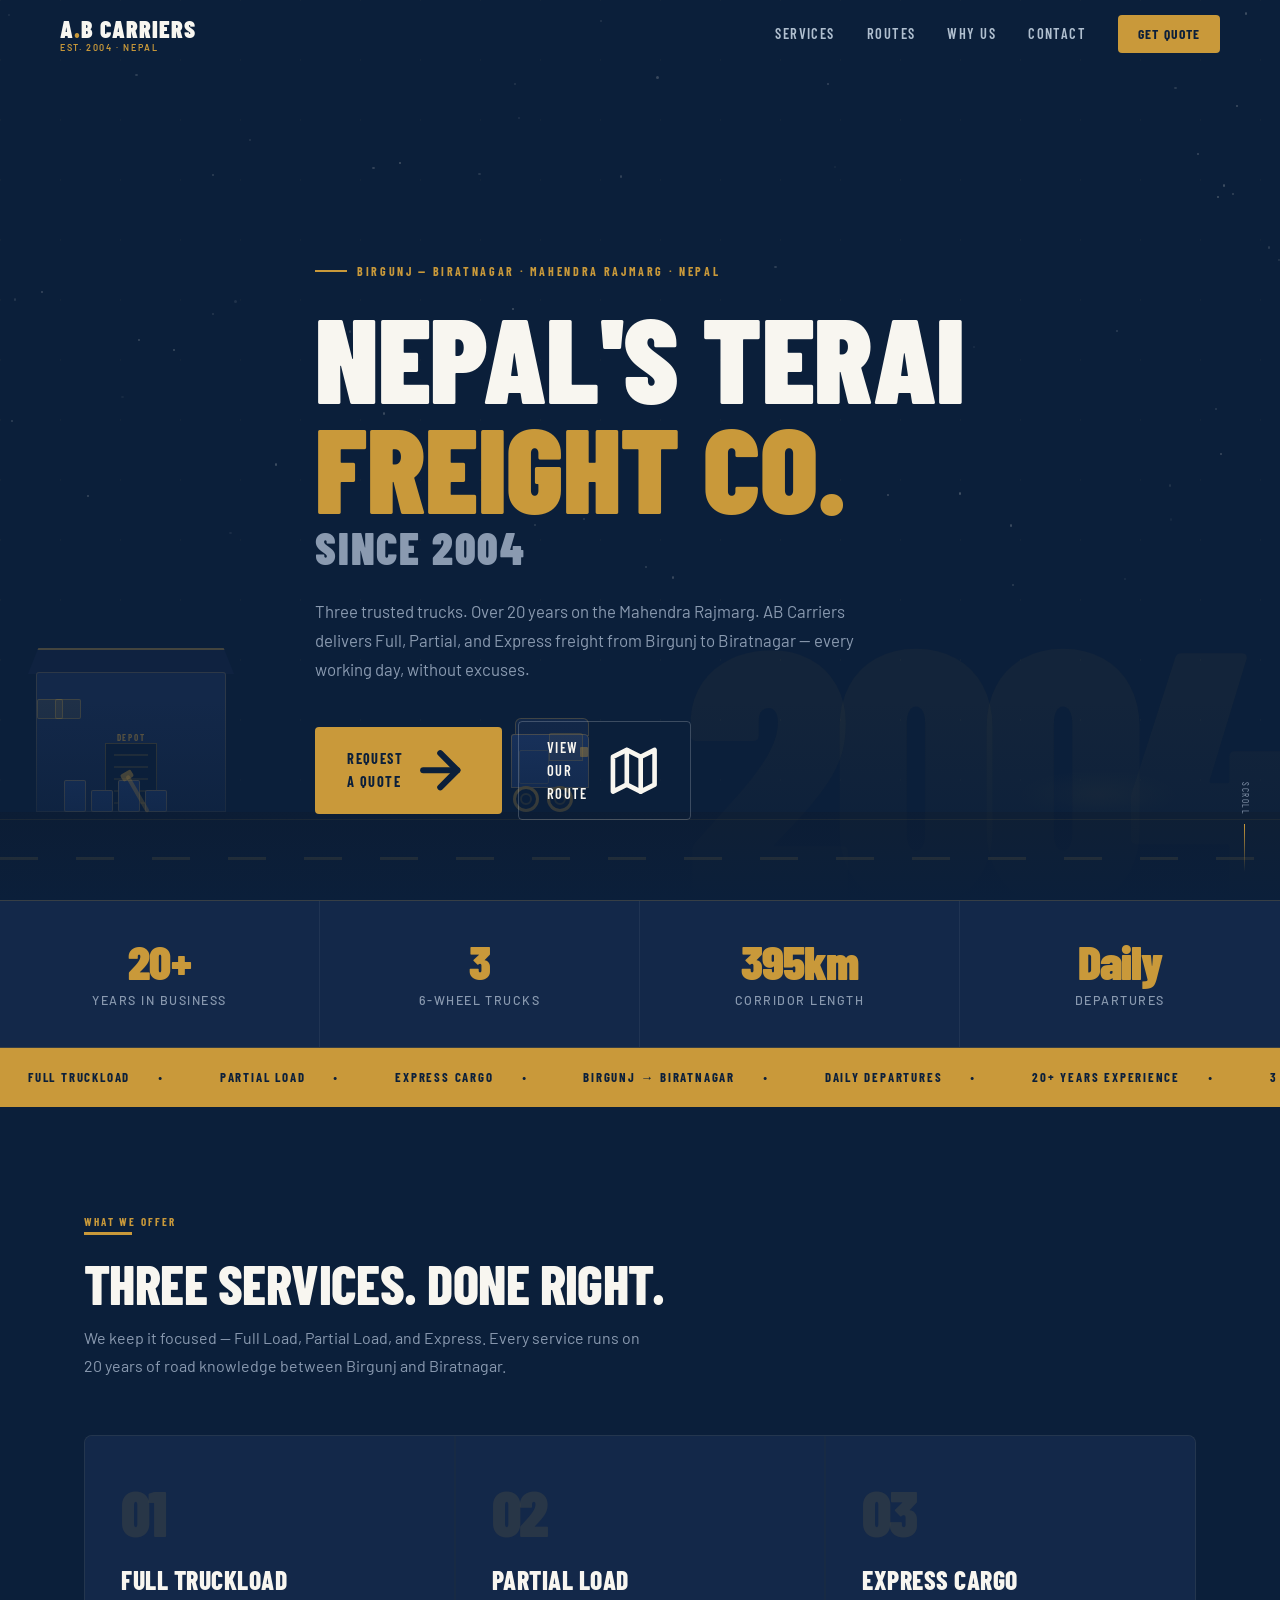
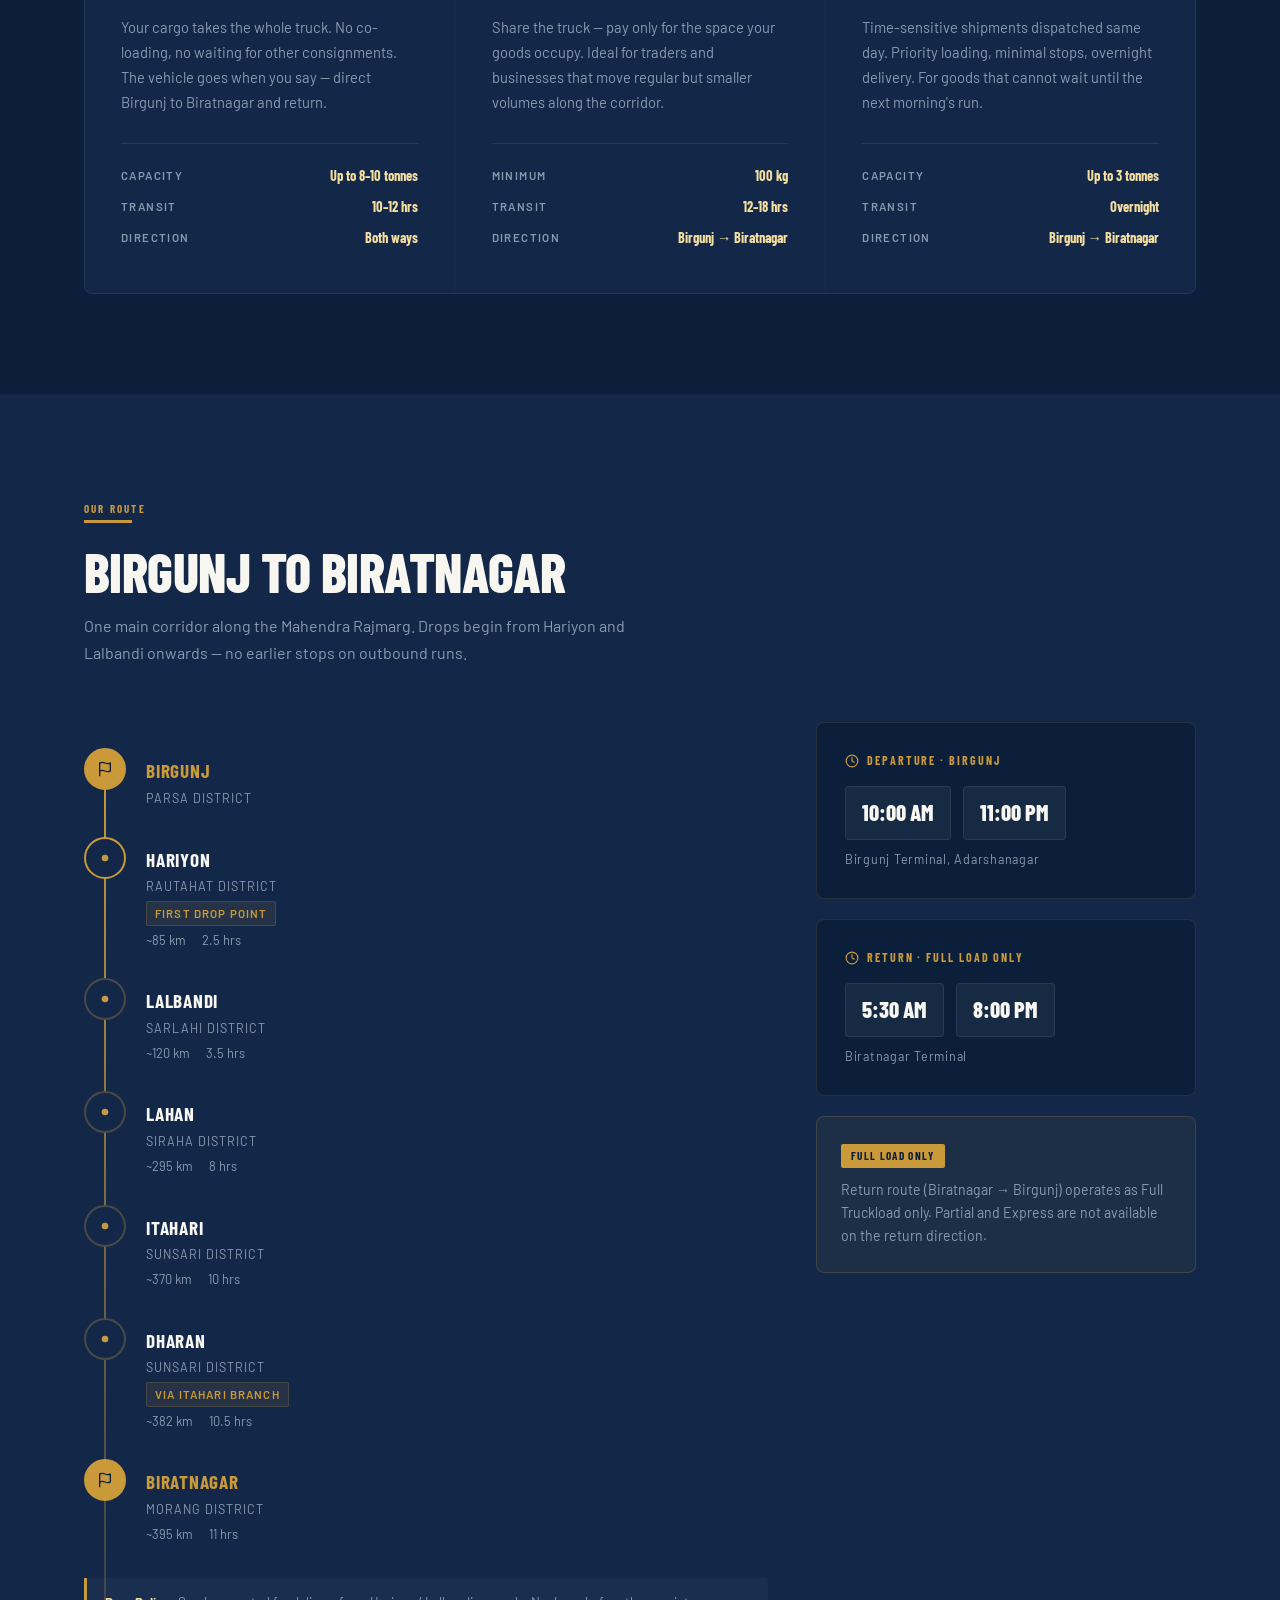
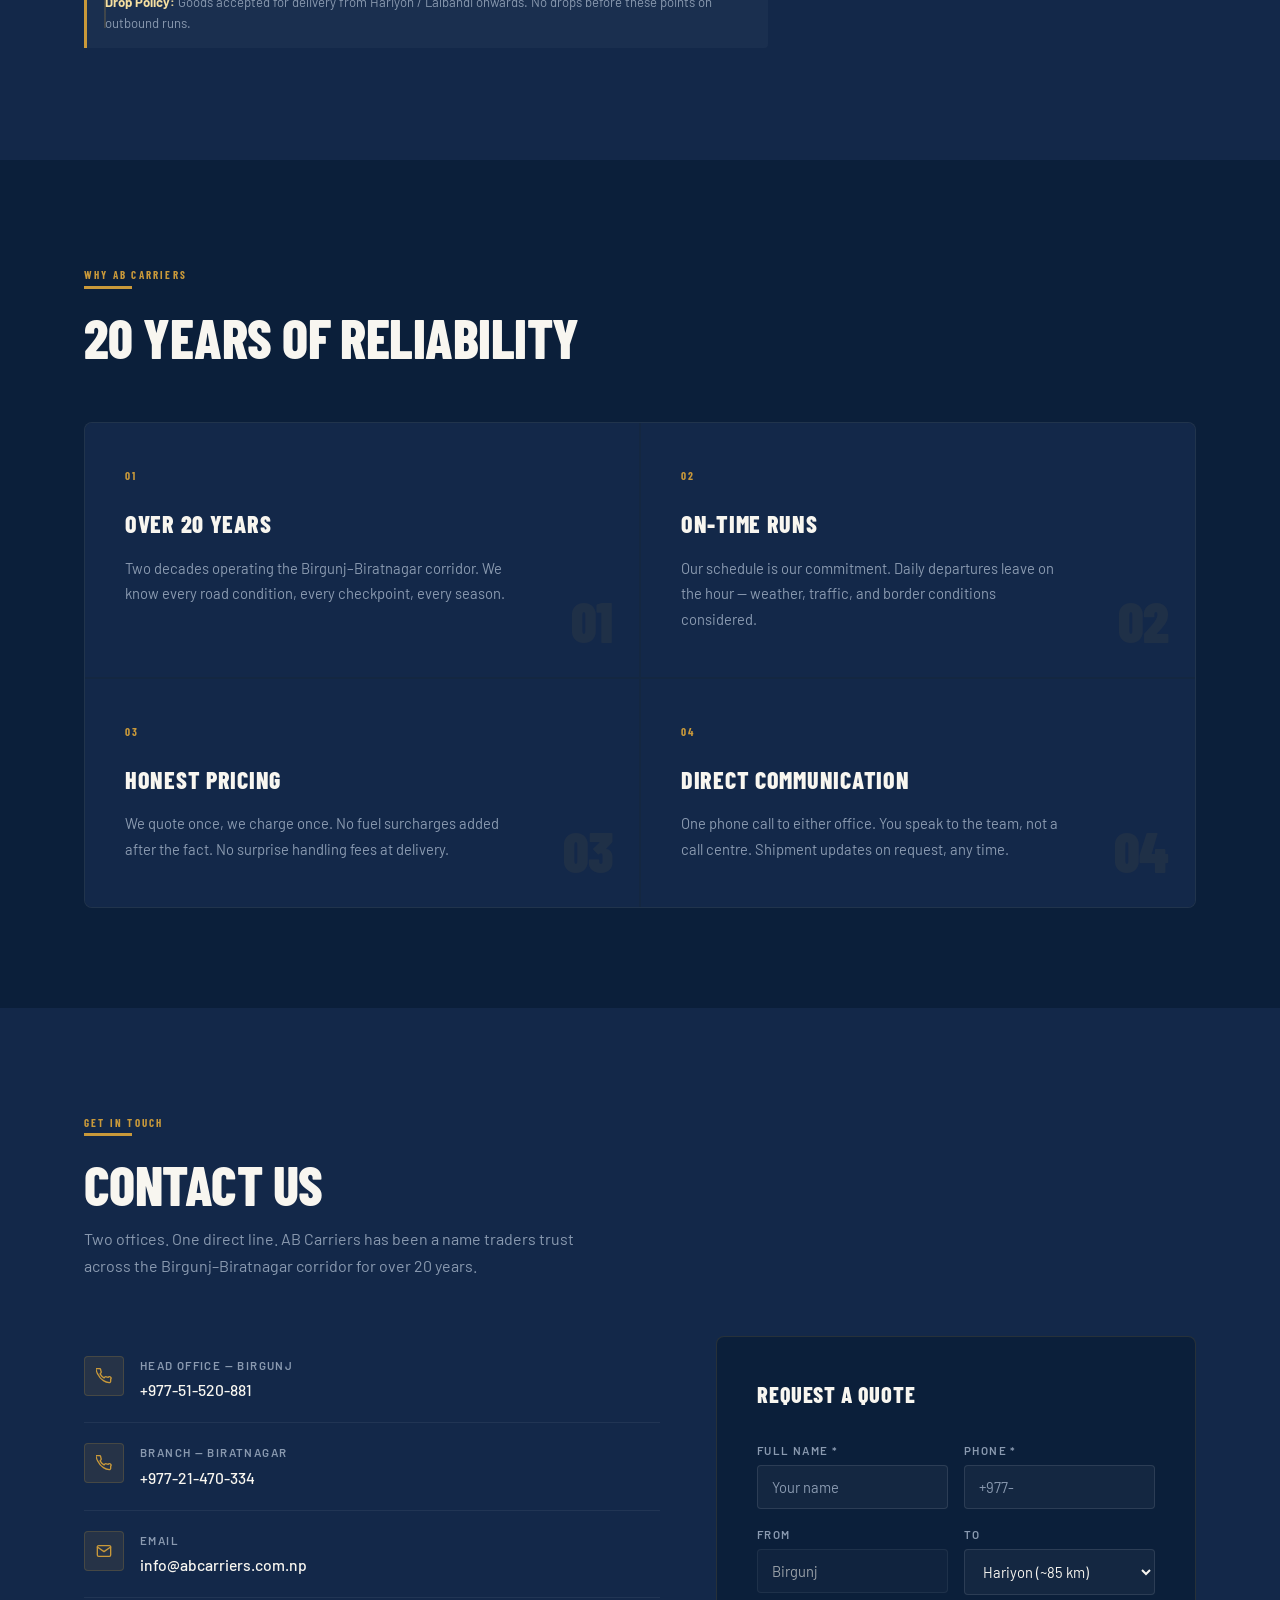
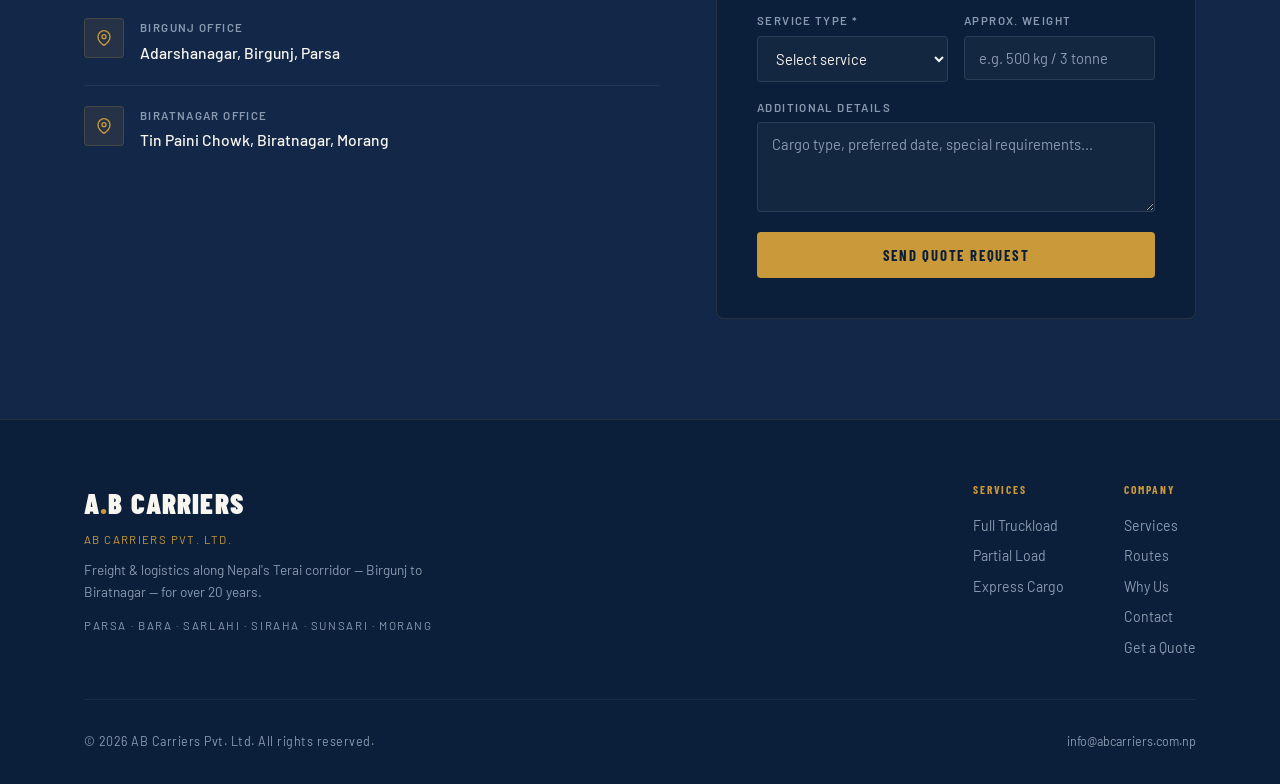
==== commit b1d89178: "added favicon" ====
--- a/index.html
+++ b/index.html
@@ -31,6 +31,13 @@
   <meta name="geo.placename"   content="Birgunj, Parsa, Nepal">
   <meta name="geo.position"    content="27.0104;84.8779">
   <meta name="ICBM"            content="27.0104, 84.8779">
+
+  <!-- Favicons -->
+  <link rel="icon" type="image/x-icon" href="favicon.ico">
+  <link rel="icon" type="image/svg+xml" href="favicon.svg">
+  <link rel="apple-touch-icon" sizes="192x192" href="icon-192.png">
+  <link rel="icon" type="image/png" sizes="512x512" href="icon-512.png">
+  <meta name="theme-color" content="#0b1f3a">
 
   <!-- Fonts -->
   <link rel="preconnect" href="https://fonts.googleapis.com">
@@ -135,4 +142,4 @@
   <script src="main.js" defer></script>
 
 </body>
-</html>+</html>
--- a/style.css
+++ b/style.css
@@ -1136,4 +1136,336 @@
 
   /* Footer */
   .footer-bottom { flex-direction: column; align-items: flex-start; gap: 8px; }
+}
+
+/* ── HERO TRUCK SCENE ───────────────────────────────────────── */
+.hero-scene {
+  position: absolute;
+  inset: 0;
+  overflow: hidden;
+  pointer-events: none;
+  z-index: 0;
+}
+
+/* Stars */
+.hs-star {
+  position: absolute;
+  border-radius: 50%;
+  background: rgba(248,246,240,0.5);
+}
+.hs-horizon-glow {
+  position: absolute;
+  bottom: 80px; right: 8%;
+  width: 160px; height: 50px;
+  background: radial-gradient(ellipse, rgba(201,153,58,0.07) 0%, transparent 70%);
+}
+
+/* Road */
+.hs-road {
+  position: absolute;
+  bottom: 0; left: 0; right: 0;
+  height: 88px;
+  background: #0d1a2e;
+}
+.hs-road-edge {
+  position: absolute;
+  bottom: 80px; left: 0; right: 0;
+  height: 1px;
+  background: rgba(201,153,58,0.2);
+}
+.hs-road-line {
+  position: absolute;
+  bottom: 40px; left: 0; right: 0;
+  height: 3px;
+  background: repeating-linear-gradient(90deg, rgba(201,153,58,0.55) 0, rgba(201,153,58,0.55) 38px, transparent 38px, transparent 76px);
+  animation: hs-road 1s linear infinite;
+}
+@keyframes hs-road {
+  from { background-position: 0 0; }
+  to   { background-position: -76px 0; }
+}
+
+/* Warehouse */
+.hs-warehouse {
+  position: absolute;
+  bottom: 88px; left: 36px;
+  width: 190px; height: 150px;
+}
+.hs-wh-roof {
+  position: absolute;
+  bottom: 138px; left: -8px; right: -8px;
+  height: 26px;
+  background: #0f2240;
+  border-top: 2px solid rgba(201,153,58,0.28);
+  clip-path: polygon(0 100%, 5% 0, 95% 0, 100% 100%);
+}
+.hs-wh-body {
+  position: absolute;
+  bottom: 0; left: 0; right: 0;
+  height: 140px;
+  background: #132849;
+  border: 1px solid rgba(201,153,58,0.14);
+  border-radius: 3px 3px 0 0;
+}
+.hs-wh-window {
+  position: absolute;
+  top: 26px;
+  width: 26px; height: 20px;
+  background: rgba(201,153,58,0.07);
+  border: 1px solid rgba(201,153,58,0.18);
+  border-radius: 2px;
+}
+.hs-wh-window:first-of-type { left: 18px; }
+.hs-wh-window:last-of-type  { right: 18px; }
+.hs-wh-label {
+  position: absolute;
+  top: 58px; left: 0; right: 0;
+  text-align: center;
+  font-family: var(--ff-display);
+  font-size: 9px; font-weight: 700;
+  letter-spacing: 0.2em;
+  text-transform: uppercase;
+  color: rgba(201,153,58,0.45);
+}
+.hs-wh-door {
+  position: absolute;
+  bottom: 0; left: 50%; transform: translateX(-50%);
+  width: 52px; height: 68px;
+  background: #0b1f3a;
+  border: 1px solid rgba(201,153,58,0.22);
+  border-bottom: none;
+}
+.hs-wh-ds {
+  height: 2px;
+  background: rgba(201,153,58,0.15);
+  margin: 10px 8px 0;
+}
+
+/* Dock boxes */
+.hs-dock-boxes {
+  position: absolute;
+  bottom: 88px; left: 64px;
+  display: flex; gap: 5px;
+  align-items: flex-end;
+}
+.hs-box {
+  width: 22px; height: 22px;
+  background: #1a3460;
+  border: 1px solid rgba(201,153,58,0.3);
+  border-radius: 2px;
+  transition: opacity 0.35s, transform 0.45s;
+}
+.hs-box-tall { height: 32px; }
+.hs-gone {
+  opacity: 0;
+  transform: translateX(18px);
+}
+
+/* Loading arm */
+.hs-arm-wrap {
+  position: absolute;
+  bottom: 88px; left: 146px;
+  transform-origin: bottom center;
+  transition: transform 0.6s cubic-bezier(0.4,0,0.2,1);
+}
+.hs-arm {
+  width: 4px; height: 42px;
+  background: rgba(201,153,58,0.38);
+  border-radius: 2px;
+  position: relative;
+}
+.hs-arm::after {
+  content: '';
+  position: absolute;
+  top: -4px; left: -4px;
+  width: 12px; height: 8px;
+  background: rgba(201,153,58,0.48);
+  border-radius: 2px;
+}
+
+/* Moving box */
+.hs-moving-box {
+  position: absolute;
+  width: 22px; height: 22px;
+  background: #1a3460;
+  border: 1px solid rgba(201,153,58,0.4);
+  border-radius: 2px;
+  opacity: 0;
+  pointer-events: none;
+}
+
+/* Truck */
+.hs-truck-wrap {
+  position: absolute;
+  bottom: 88px; left: 0;
+}
+.hs-truck {
+  position: relative;
+  width: 256px; height: 98px;
+}
+.hs-bed {
+  position: absolute;
+  bottom: 24px; left: 0;
+  width: 164px; height: 60px;
+  background: #132849;
+  border: 1.5px solid rgba(201,153,58,0.22);
+  border-radius: 3px 3px 0 0;
+}
+.hs-bed-side {
+  position: absolute;
+  bottom: 18px; left: 0;
+  width: 164px; height: 8px;
+  background: #0f2240;
+  border-bottom: 1.5px solid rgba(201,153,58,0.18);
+}
+.hs-cabin {
+  position: absolute;
+  bottom: 24px; right: 0;
+  width: 78px; height: 70px;
+}
+.hs-cabin-roof {
+  position: absolute;
+  top: 0; left: 4px; right: 0;
+  height: 18px;
+  background: #132849;
+  border: 1.5px solid rgba(201,153,58,0.28);
+  border-radius: 6px 6px 0 0;
+}
+.hs-cabin-body {
+  position: absolute;
+  bottom: 0; left: 0; right: 0;
+  top: 16px;
+  background: #1a3460;
+  border: 1.5px solid rgba(201,153,58,0.32);
+  border-radius: 3px 5px 0 0;
+}
+.hs-windshield {
+  position: absolute;
+  bottom: 26px; right: 5px;
+  width: 34px; height: 28px;
+  background: rgba(201,153,58,0.07);
+  border: 1px solid rgba(201,153,58,0.22);
+  border-radius: 2px 3px 0 0;
+}
+.hs-cabin-door {
+  position: absolute;
+  bottom: 3px; left: 7px;
+  width: 30px; height: 34px;
+  border: 1px solid rgba(201,153,58,0.16);
+  border-radius: 2px;
+}
+.hs-headlight {
+  position: absolute;
+  bottom: 30px; right: 0;
+  width: 8px; height: 10px;
+  background: rgba(201,153,58,0.5);
+  border-radius: 1px;
+  transition: background 0.3s, box-shadow 0.3s;
+}
+.hs-headlight.hs-on {
+  background: rgba(228,184,78,0.9);
+  box-shadow: 0 0 16px rgba(228,184,78,0.5);
+}
+
+/* Exhaust */
+.hs-exhaust {
+  position: absolute;
+  top: 3px; right: 6px;
+  width: 5px; height: 13px;
+  background: #0f2240;
+  border: 1px solid rgba(201,153,58,0.18);
+  border-radius: 2px 2px 0 0;
+}
+.hs-puff {
+  position: absolute;
+  top: -5px; right: 3px;
+  width: 11px; height: 11px;
+  border-radius: 50%;
+  background: rgba(255,255,255,0.05);
+  opacity: 0;
+}
+.hs-p1 { animation: hs-puff 1.2s ease-out infinite 0s; }
+.hs-p2 { animation: hs-puff 1.2s ease-out infinite 0.4s; }
+.hs-p3 { animation: hs-puff 1.2s ease-out infinite 0.8s; }
+@keyframes hs-puff {
+  0%   { opacity: 0; transform: translate(0,0) scale(0.5); }
+  30%  { opacity: 0.45; }
+  100% { opacity: 0; transform: translate(-13px,-15px) scale(1.8); }
+}
+
+/* Wheels */
+.hs-wheels {
+  position: absolute;
+  bottom: 0; left: 0; right: 0;
+}
+.hs-wheel {
+  position: absolute;
+  bottom: 0;
+  width: 26px; height: 26px;
+  background: #0b1f3a;
+  border: 3px solid rgba(201,153,58,0.48);
+  border-radius: 50%;
+  animation: hs-spin 0.45s linear infinite;
+  animation-play-state: paused;
+}
+.hs-wheel::after {
+  content: '';
+  position: absolute;
+  inset: 4px;
+  border-radius: 50%;
+  border: 2px solid rgba(201,153,58,0.22);
+}
+.hs-spinning { animation-play-state: running !important; }
+.hs-w1 { left: 10px; }
+.hs-w2 { left: 44px; }
+.hs-w3 { right: 50px; }
+.hs-w4 { right: 16px; }
+@keyframes hs-spin {
+  from { transform: rotate(0deg); }
+  to   { transform: rotate(360deg); }
+}
+
+/* Cargo on truck */
+.hs-cargo-items {
+  position: absolute;
+  bottom: 88px;
+  display: flex; gap: 4px;
+  align-items: flex-end;
+  opacity: 0;
+  transition: opacity 0.45s;
+}
+.hs-loaded { opacity: 1; }
+.hs-ci {
+  width: 20px; height: 20px;
+  background: #1a3460;
+  border: 1px solid rgba(201,153,58,0.32);
+  border-radius: 2px;
+}
+.hs-ci-tall { height: 30px; }
+
+/* Speed lines */
+.hs-speed-lines {
+  position: absolute;
+  bottom: 108px; right: 5%;
+  opacity: 0;
+  transition: opacity 0.3s;
+}
+.hs-speed-lines.hs-show { opacity: 1; }
+.hs-sl {
+  position: absolute;
+  height: 1.5px;
+  background: linear-gradient(to left, transparent, rgba(201,153,58,0.28));
+  border-radius: 2px;
+}
+.hs-sl1 { top: 0;   right: 0; width: 58px; }
+.hs-sl2 { top: 8px; right: 0; width: 38px; }
+.hs-sl3 { top:16px; right: 0; width: 48px; }
+.hs-sl4 { top:24px; right: 0; width: 32px; }
+.hs-sl5 { top:32px; right: 0; width: 44px; }
+
+/* Reduced motion: pause all scene animations */
+@media (prefers-reduced-motion: reduce) {
+  .hs-road-line,
+  .hs-puff, .hs-p1, .hs-p2, .hs-p3,
+  .hs-wheel, .hs-spinning { animation: none !important; }
 }
